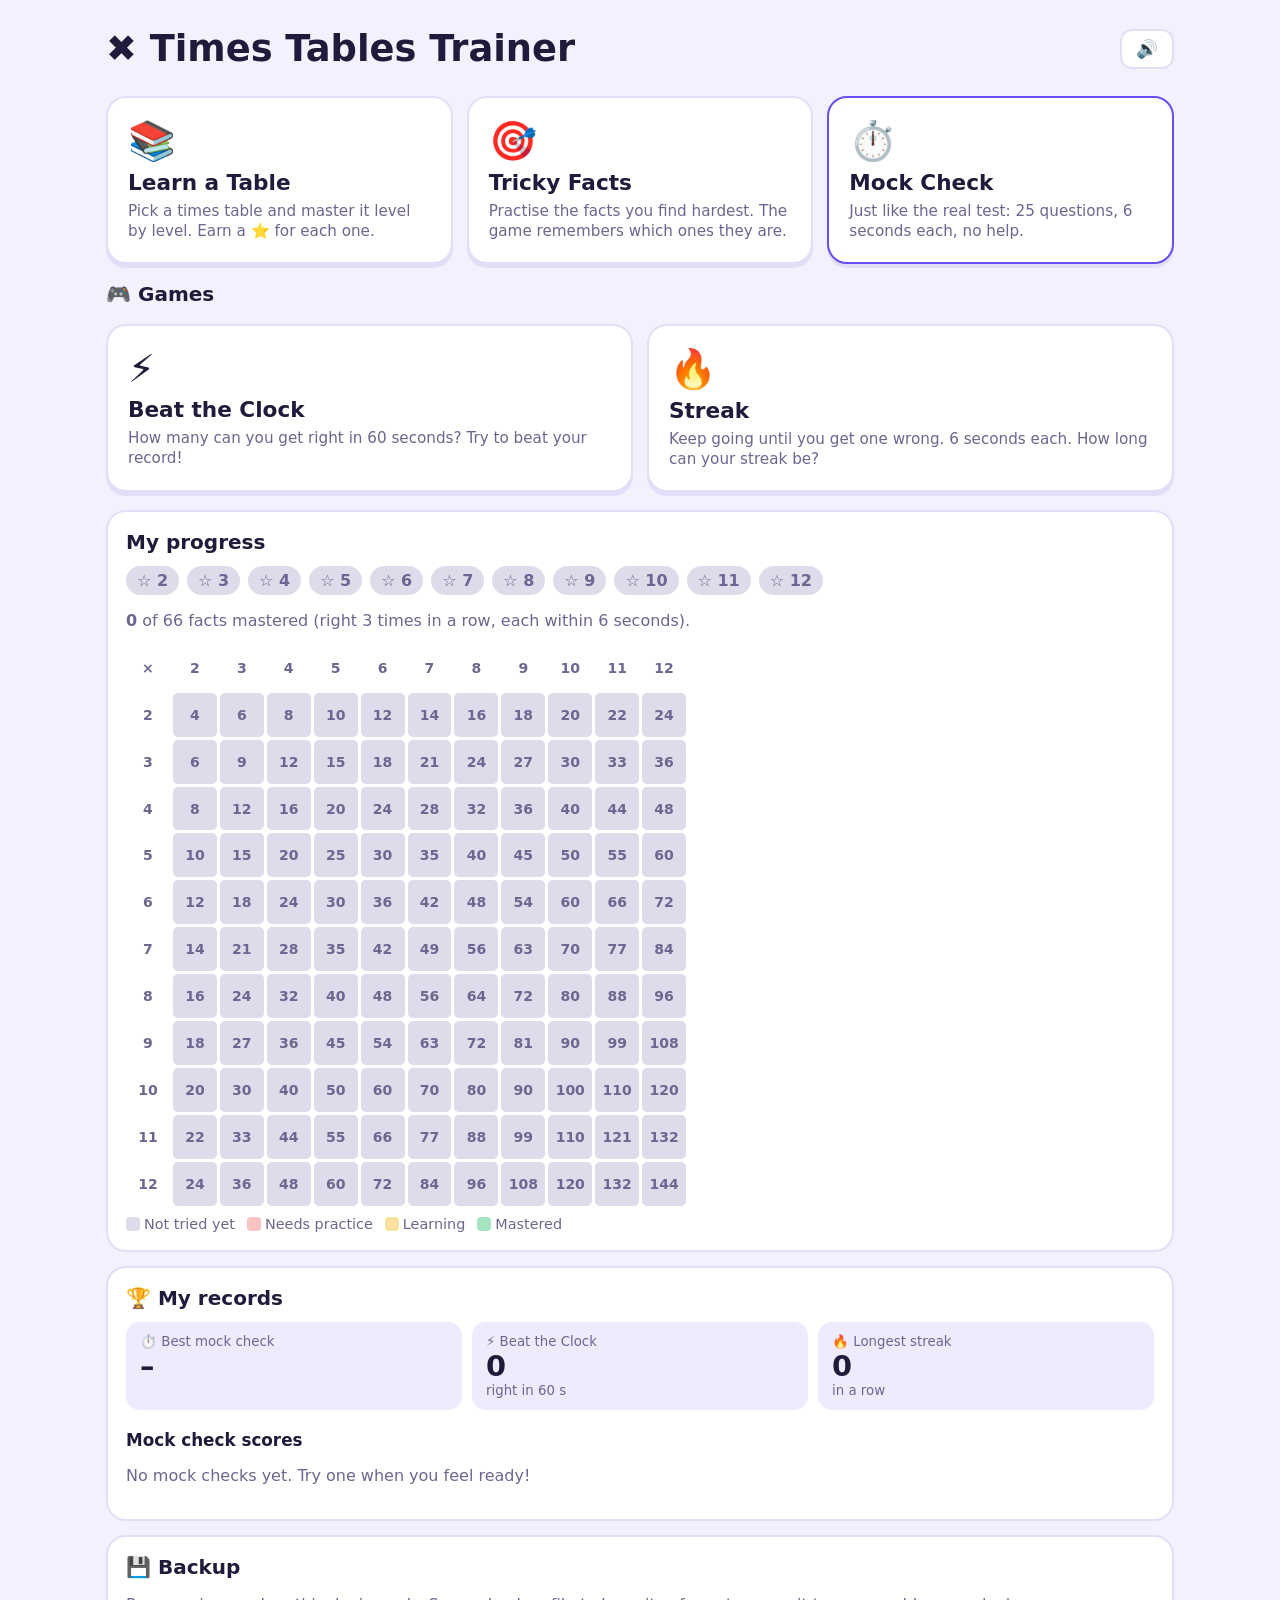
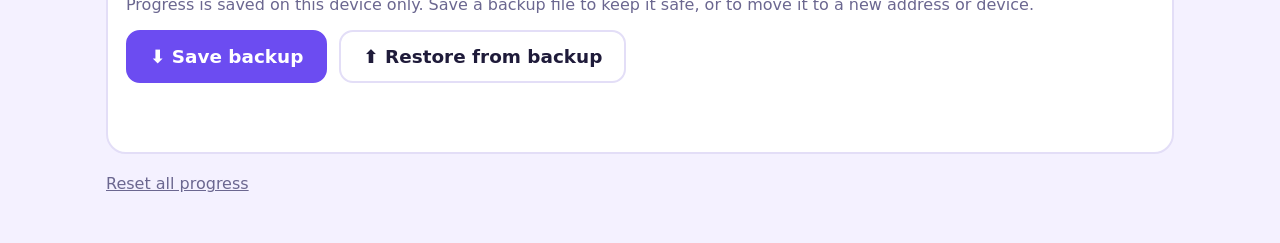
==== times-tables/index.html @ 402db07a "Initial commit: times tables trainer" ====
<!doctype html>
<html lang="en">
<head>
<meta charset="utf-8">
<meta name="viewport" content="width=device-width, initial-scale=1, maximum-scale=1, user-scalable=no">
<meta name="apple-mobile-web-app-capable" content="yes">
<meta name="mobile-web-app-capable" content="yes">
<meta name="theme-color" content="#6c4cf1">
<title>Times Tables Trainer</title>
<link rel="manifest" href="manifest.webmanifest">
<link rel="icon" href="icon-192.png">
<link rel="apple-touch-icon" href="icon-192.png">
<style>
:root{
  --bg:#f4f1ff; --card:#ffffff; --ink:#1f1b3a; --muted:#6b6790; --accent:#6c4cf1; --accent-ink:#ffffff;
  --good:#1fa363; --bad:#e04848; --warn:#f2a632; --line:#e3def7; --key:#efeafe; --key-ink:#1f1b3a; --grey:#dedbea;
}
@media (prefers-color-scheme: dark){
  :root{ --bg:#15132a; --card:#211e3d; --ink:#f2f0ff; --muted:#a7a3c9; --line:#34305a; --key:#2e2a52; --key-ink:#f2f0ff; --grey:#3a3660; }
}
*{box-sizing:border-box}
html,body{margin:0;min-height:100%}
body{background:var(--bg);color:var(--ink);font-family:system-ui,-apple-system,"Segoe UI",Roboto,sans-serif;
  -webkit-user-select:none;user-select:none;touch-action:manipulation;-webkit-tap-highlight-color:transparent}
button{font:inherit;color:inherit;cursor:pointer}
.screen{display:none;padding:20px 16px 40px;max-width:1100px;margin:0 auto}
.screen.active{display:block}
h1{font-size:clamp(1.6rem,4vw,2.3rem);margin:.2em 0}
h2{font-size:1.25rem;margin:0 0 .6em}
h3{font-size:1.05rem;margin:1.2em 0 .5em}
.muted{color:var(--muted)}
.top{display:flex;align-items:center;justify-content:space-between;gap:12px}
.ghost{background:var(--card);border:2px solid var(--line);border-radius:12px;padding:8px 14px;font-size:1.1rem}
.link{background:none;border:none;color:var(--muted);text-decoration:underline;padding:10px 0;margin-top:10px}

/* home */
.modes{display:grid;grid-template-columns:repeat(auto-fit,minmax(230px,1fr));gap:14px;margin:18px 0}
.mode{background:var(--card);border:2px solid var(--line);border-radius:20px;padding:20px;text-align:left;display:flex;flex-direction:column;gap:6px;
  box-shadow:0 4px 0 var(--line);transition:transform .08s}
.mode:active{transform:translateY(3px);box-shadow:0 1px 0 var(--line)}
.mode .emoji{font-size:2.4rem}
.mode b{font-size:1.35rem}
.mode small{color:var(--muted);font-size:.95rem;line-height:1.35}
.mode.main{border-color:var(--accent)}
.records{display:grid;grid-template-columns:repeat(auto-fit,minmax(150px,1fr));gap:10px}
.rec{background:var(--key);border-radius:14px;padding:12px 14px}
.rec small{display:block;color:var(--muted)}
.rec b{font-size:1.8rem}
.panel{background:var(--card);border:2px solid var(--line);border-radius:20px;padding:18px;margin-top:14px}
.stars{display:flex;flex-wrap:wrap;gap:8px;margin-bottom:6px}
.starchip{background:var(--grey);border-radius:999px;padding:5px 11px;font-weight:600;color:var(--muted)}
.starchip.on{background:#ffe9a8;color:#6a4a00}
#grid{display:grid;grid-template-columns:repeat(12,1fr);gap:3px;max-width:560px;margin-top:10px}
.cell{aspect-ratio:1;display:flex;align-items:center;justify-content:center;font-size:clamp(9px,1.7vw,14px);border-radius:5px;font-weight:600}
.cell.head{background:transparent;color:var(--muted);font-weight:800}
.cell.new{background:var(--grey);color:var(--muted)}
.cell.struggling{background:#f7c3c3;color:#7a1d1d}
.cell.learning{background:#fbe1a0;color:#6a4a00}
.cell.mastered{background:#a6e5c1;color:#0d5a33}
.legend{display:flex;flex-wrap:wrap;gap:12px;margin-top:10px;font-size:.9rem;color:var(--muted)}
.legend i{display:inline-block;width:14px;height:14px;border-radius:4px;vertical-align:-2px;margin-right:4px}
.bars{display:flex;align-items:flex-end;gap:8px;height:120px;margin-top:8px}
.bar{flex:0 0 34px;height:100%;display:flex;flex-direction:column;justify-content:flex-end;align-items:center;gap:4px}
.bar div{width:100%;background:var(--accent);border-radius:6px 6px 2px 2px;min-height:3px}
.bar span{font-size:.8rem;color:var(--muted)}

/* tables & levels */
.tgrid{display:grid;grid-template-columns:repeat(auto-fill,minmax(120px,1fr));gap:12px;margin-top:16px}
.tbtn,.lbtn{background:var(--card);border:2px solid var(--line);border-radius:18px;padding:16px;display:flex;flex-direction:column;gap:4px;align-items:center;box-shadow:0 4px 0 var(--line)}
.tbtn b{font-size:2rem}
.tbtn small,.lbtn small{color:var(--muted)}
.tbtn.star{border-color:#f2c94c;background:linear-gradient(var(--card),#fff4d1)}
@media (prefers-color-scheme: dark){ .tbtn.star{background:linear-gradient(var(--card),#4a3f1c)} }
.llist{display:grid;gap:12px;margin-top:16px;max-width:560px}
.lbtn{align-items:flex-start;text-align:left}
.lbtn b{font-size:1.25rem}
.lbtn:disabled{opacity:.45;cursor:default}

/* play */
.playtop{display:flex;align-items:center;justify-content:space-between;gap:10px;font-weight:700}
#progress{color:var(--muted);min-width:60px;text-align:right}
.timer{height:16px;background:var(--grey);border-radius:999px;overflow:hidden;margin:16px 0}
#timerBar{height:100%;width:100%;background:var(--accent);border-radius:999px}
#timerBar.mid{background:var(--warn)}
#timerBar.low{background:var(--bad)}
.playbody{display:flex;flex-direction:column;align-items:center;gap:18px}
.qside{text-align:center;width:100%}
.q{font-size:clamp(3rem,11vw,6.5rem);font-weight:800;letter-spacing:.02em;min-height:1.2em;font-variant-numeric:tabular-nums}
.answer{display:inline-block;min-width:3.2em;font-size:clamp(2.6rem,9vw,5rem);font-weight:800;padding:.05em .3em;border:4px solid var(--accent);
  border-radius:18px;background:var(--card);min-height:1.35em;font-variant-numeric:tabular-nums}
.answer.wrong{border-color:var(--bad);color:var(--bad)}
.feedback{min-height:2.2em;font-size:clamp(1.2rem,3.5vw,1.8rem);font-weight:700;margin-top:12px}
.feedback.good{color:var(--good)}
.feedback.bad{color:var(--bad)}
.pad{display:grid;grid-template-columns:repeat(3,1fr);gap:10px;width:100%;max-width:380px}
.pad button{height:clamp(62px,9vh,84px);font-size:2rem;font-weight:700;border:none;border-radius:16px;background:var(--key);color:var(--key-ink);
  box-shadow:0 4px 0 var(--line)}
.pad button.down{transform:translateY(3px);box-shadow:0 1px 0 var(--line)}
.pad button.ok{background:var(--good);color:#fff;box-shadow:0 4px 0 #157a49}
.pad button.del{font-size:1.6rem}
.pad button.ok{font-size:1.4rem}
#timeLeft{display:none}

/* Mock Check: looks like the official Multiplication Tables Check screen */
body.exam{background:#fff;color:#0b0c0c}
.exam #play{font-family:Arial,"Helvetica Neue",Helvetica,sans-serif;color:#0b0c0c}
.exam #play .ghost{background:#fff;border-color:#b1b4b6;color:#0b0c0c}
.exam #playTitle{font-weight:400}
.exam #timeLeft{display:inline;font-size:1.2rem;font-weight:400}
.exam #timeLeft b{font-weight:700}
.exam #progress{display:none}
.exam .timer{visibility:hidden!important}
.exam .playbody{display:grid;grid-template-columns:auto auto;justify-content:center;align-items:start;column-gap:0;row-gap:10px;margin-top:35px}
.exam .qside{display:contents}
.exam .q{grid-column:1;grid-row:1;font-size:59px;font-weight:400;line-height:100px;letter-spacing:0;text-align:right;padding-right:10px;min-height:100px}
.exam .answer{grid-column:2;grid-row:1;display:block;width:320px;height:100px;margin:0 10px;font-size:59px;font-weight:400;line-height:96px;
  text-align:right;padding:0 12px;border:2px solid #0b0c0c;border-radius:0;box-shadow:0 0 0 3px #ffbf47;background:#fff;color:#0b0c0c}
.exam .answer.wrong{border-color:#0b0c0c;color:#0b0c0c}
.exam .feedback{display:none}
.exam .pad{grid-column:2;grid-row:2;grid-template-columns:repeat(3,100px);gap:6px;width:auto;max-width:none;justify-content:center;margin:0 10px}
.exam .pad button,.exam .pad button.ok{height:70px;border-radius:0;background:#6f777b;color:#fff;font-size:36px;font-weight:400;box-shadow:0 2px 0 #383f43}
.exam .pad button.ok,.exam .pad button.del{font-size:28px}
.exam .pad button.down{box-shadow:none;transform:translateY(2px)}
#practiceBadge,#loadingMsg{display:none}
.exam #playTitle{visibility:hidden}
.exam #quitBtn{font-size:.85rem;padding:4px 10px;opacity:.6}
.exam.practice #practiceBadge{display:inline-block;background:#6f777b;color:#fff;text-transform:uppercase;padding:2px 5px;font-size:1.2rem;margin-right:auto;margin-left:12px}
.exam.loading #loadingMsg{display:block;text-align:center;font-size:36px;margin-top:120px}
.exam.loading .playbody,.exam.loading #timeLeft{display:none}
.exam.loading #playTitle{display:none}
#examInfo{padding:0;max-width:none;background:#fff;color:#0b0c0c;font-family:Arial,"Helvetica Neue",Helvetica,sans-serif;min-height:100vh}
.xhead{background:#0b0c0c;color:#fff;padding:12px 24px;font-size:24px;font-weight:700;display:flex;justify-content:space-between;align-items:center;gap:12px}
.xpractice{font-size:16px;font-weight:400;opacity:.8}
.xbar{height:10px;background:#005ea5}
.xmain{max-width:960px;margin:0 auto;padding:20px 24px 40px}
.xmain h1{font-size:48px;line-height:1.05;margin:30px 0 20px}
.xmain h2{font-size:24px;margin:10px 0 15px}
.xmain ul{font-size:19px;line-height:1.6;padding-left:20px}
.xmain .lede{font-size:24px;margin:0 0 30px}
.xback{background:none;border:none;padding:0 0 0 14px;font-size:16px;color:#0b0c0c;text-decoration:underline;position:relative;margin-top:15px}
.xback:before{content:"";position:absolute;left:0;top:50%;margin-top:-6px;border:6px solid transparent;border-right:8px solid #0b0c0c;border-left:0}
.xbtn{background:#00823b;color:#fff;border:none;border-radius:0;box-shadow:0 2px 0 #003618;font-size:24px;font-weight:700;padding:10px 20px;margin-top:10px;
  display:inline-flex;align-items:center;gap:12px}
.xbtn.start:after{content:"";border:9px solid transparent;border-left:12px solid #fff;border-right:0}
.xbtn:active{transform:translateY(2px);box-shadow:none}
.xquit{background:none;border:none;padding:0;margin-top:50px;color:#6f777b;text-decoration:underline;font-size:16px}
@media (max-width:640px){
  .exam .playbody{grid-template-columns:auto}
  .exam .q{grid-column:1;grid-row:1;text-align:center;padding:0;font-size:46px}
  .exam .answer{grid-column:1;grid-row:2;width:auto;max-width:320px;margin:0 auto;font-size:46px}
  .exam .pad{grid-column:1;grid-row:3}
}
@media (min-width:820px) and (orientation:landscape){
  .playbody{display:grid;grid-template-columns:1fr 380px;align-items:center;margin-top:30px}
}

/* results */
.res{text-align:center;max-width:720px;margin:0 auto}
.bigscore{font-size:clamp(3.5rem,12vw,6rem);font-weight:800;color:var(--accent);margin:.1em 0}
.chips{display:flex;flex-wrap:wrap;gap:10px;justify-content:center}
.chip{background:var(--card);border:2px solid var(--line);border-radius:14px;padding:8px 14px;display:flex;flex-direction:column}
.chip b{font-size:1.25rem}
.chip small{color:var(--muted)}
.btnrow{display:flex;flex-wrap:wrap;gap:12px;justify-content:center;margin-top:26px}
.btn{background:var(--card);border:2px solid var(--line);border-radius:14px;padding:14px 22px;font-size:1.15rem;font-weight:700}
.btn.primary{background:var(--accent);border-color:var(--accent);color:var(--accent-ink)}

/* confetti */
.confetti{position:fixed;inset:0;pointer-events:none;overflow:hidden;z-index:10}
.confetti span{position:absolute;top:-50px;animation:fall 2.6s ease-in forwards}
@keyframes fall{to{transform:translateY(110vh) rotate(540deg)}}
</style>
</head>
<body>

<!-- HOME -->
<section id="home" class="screen active">
  <div class="top">
    <h1>✖️ Times Tables Trainer</h1>
    <button id="soundBtn" class="ghost" aria-label="Sound on or off">🔊</button>
  </div>
  <div class="modes">
    <button class="mode" data-go="tables"><span class="emoji">📚</span><b>Learn a Table</b>
      <small>Pick a times table and master it level by level. Earn a ⭐ for each one.</small></button>
    <button class="mode" data-go="tricky"><span class="emoji">🎯</span><b>Tricky Facts</b>
      <small>Practise the facts you find hardest. The game remembers which ones they are.</small></button>
    <button class="mode main" data-go="mock"><span class="emoji">⏱️</span><b>Mock Check</b>
      <small>Just like the real test: 25 questions, 6 seconds each, no help.</small></button>
  </div>
  <h2>🎮 Games</h2>
  <div class="modes">
    <button class="mode" data-go="clock"><span class="emoji">⚡</span><b>Beat the Clock</b>
      <small>How many can you get right in 60 seconds? Try to beat your record!</small></button>
    <button class="mode" data-go="streak"><span class="emoji">🔥</span><b>Streak</b>
      <small>Keep going until you get one wrong. 6 seconds each. How long can your streak be?</small></button>
  </div>
  <div class="panel">
    <h2>My progress</h2>
    <div id="summary"></div>
    <div id="grid"></div>
    <div class="legend">
      <span><i style="background:var(--grey)"></i>Not tried yet</span>
      <span><i style="background:#f7c3c3"></i>Needs practice</span>
      <span><i style="background:#fbe1a0"></i>Learning</span>
      <span><i style="background:#a6e5c1"></i>Mastered</span>
    </div>
  </div>
  <div class="panel">
    <h2>🏆 My records</h2>
    <div id="records" class="records"></div>
    <h3>Mock check scores</h3>
    <div id="history"></div>
  </div>
  <div class="panel">
    <h2>💾 Backup</h2>
    <p class="muted">Progress is saved on this device only. Save a backup file to keep it safe, or to move it to a new address or device.</p>
    <div class="btnrow" style="justify-content:flex-start;margin-top:10px">
      <button id="backupBtn" class="btn primary">⬇️ Save backup</button>
      <button id="restoreBtn" class="btn">⬆️ Restore from backup</button>
      <input id="restoreFile" type="file" accept=".json,application/json" hidden>
    </div>
    <p id="backupMsg" class="muted" style="min-height:1.2em"></p>
  </div>
  <button id="resetBtn" class="link">Reset all progress</button>
</section>

<!-- PICK A TABLE -->
<section id="tables" class="screen">
  <div class="top"><h1>📚 Pick a table</h1><button class="ghost" data-home>🏠 Home</button></div>
  <p class="muted">Pass all 4 levels to earn a star. Tip: start with 2, 5 and 10, and save 7 and 12 for last.</p>
  <div id="tableGrid" class="tgrid"></div>
</section>

<!-- PICK A LEVEL -->
<section id="levels" class="screen">
  <div class="top"><h1 id="levelTitle"></h1><button class="ghost" id="backTables">◀ Back</button></div>
  <div id="levelList" class="llist"></div>
</section>

<!-- MOCK CHECK INFO PAGES (styled like the official check) -->
<section id="examInfo" class="screen">
  <div class="xhead"><span>Multiplication Tables Check</span><span class="xpractice">Practice at home</span></div>
  <div class="xbar"></div>
  <div class="xmain">
    <button class="xback" id="xBack" type="button">Back</button>
    <div id="xBody"></div>
    <button class="xbtn" id="xNext" type="button"></button>
    <p><button class="xquit" data-home type="button">Leave the mock check</button></p>
  </div>
</section>

<!-- PLAY -->
<section id="play" class="screen">
  <div class="playtop">
    <button id="quitBtn" class="ghost">✕ Stop</button>
    <span id="practiceBadge">practice</span>
    <span id="playTitle"></span>
    <span id="timeLeft">Time left: <b id="timeLeftN"></b></span>
    <span id="progress"></span>
  </div>
  <div class="timer" id="timerWrap"><div id="timerBar"></div></div>
  <p id="loadingMsg"></p>
  <div class="playbody">
    <div class="qside">
      <div id="qtext" class="q"></div>
      <div id="answer" class="answer"></div>
      <div id="feedback" class="feedback"></div>
    </div>
    <div class="pad" id="pad">
      <button data-k="1">1</button><button data-k="2">2</button><button data-k="3">3</button>
      <button data-k="4">4</button><button data-k="5">5</button><button data-k="6">6</button>
      <button data-k="7">7</button><button data-k="8">8</button><button data-k="9">9</button>
      <button data-k="del" class="del" aria-label="Delete">⌫</button><button data-k="0">0</button><button data-k="ok" class="ok" aria-label="Enter">Enter</button>
    </div>
  </div>
</section>

<!-- RESULTS -->
<section id="results" class="screen">
  <div class="res">
    <h1 id="resTitle"></h1>
    <div id="resScore" class="bigscore"></div>
    <p id="resMsg" style="font-size:1.2rem"></p>
    <div id="resList"></div>
    <div id="resButtons" class="btnrow"></div>
  </div>
</section>

<script>
(function(){
"use strict";
const $ = s => document.querySelector(s);
const HARD = new Set([6, 7, 8, 9, 12]);
const STORE = "ttt-v1";

/* ---------- saved progress (kept on this tablet) ---------- */
function blank(){ return { facts:{}, tables:{}, mock:{ best:null, history:[] }, clock:{ best:0, history:[] }, streak:{ best:0 }, sound:true }; }
function load(){
  try { const d = JSON.parse(localStorage.getItem(STORE) || "null"); if (d && d.facts) return Object.assign(blank(), d); } catch(e){}
  return blank();
}
let data = load();
function save(){ try { localStorage.setItem(STORE, JSON.stringify(data)); } catch(e){} }

const fkey = (a,b) => a <= b ? a + "x" + b : b + "x" + a;   // 7x8 and 8x7 are the same fact
function getFact(a,b){
  const k = fkey(a,b);
  if (!data.facts[k]) data.facts[k] = { seen:0, correct:0, streak:0, last:null, times:[] };
  return data.facts[k];
}
function record(a,b,ok,ms){
  const f = getFact(a,b);
  f.seen++; f.last = ok ? 1 : 0;
  if (ok){ f.correct++; if (ms <= 6000) f.streak++; } else f.streak = 0;
  f.times.push(Math.round(ms)); if (f.times.length > 5) f.times.shift();
}
function status(a,b){
  const f = data.facts[fkey(a,b)];
  if (!f || !f.seen) return "new";
  if (f.streak >= 3) return "mastered";
  if (f.last === 0) return "struggling";
  return "learning";
}
function tableInfo(t){ return data.tables[t] || (data.tables[t] = { level:1, star:false }); }

/* ---------- helpers ---------- */
function shuffle(arr){ for (let i = arr.length - 1; i > 0; i--){ const j = Math.floor(Math.random() * (i + 1)); [arr[i], arr[j]] = [arr[j], arr[i]]; } return arr; }
const orient = (a,b) => Math.random() < .5 ? { a, b } : { a:b, b:a };
function allPairs(){ const p = []; for (let a = 2; a <= 12; a++) for (let b = a; b <= 12; b++) p.push([a,b]); return p; }
function weightedPick(items, weights, n){
  const it = items.slice(), w = weights.slice(), out = [];
  while (out.length < n && it.length){
    const tot = w.reduce((s,x) => s + x, 0);
    let r = Math.random() * tot, i = 0;
    while (i < w.length - 1 && r >= w[i]){ r -= w[i]; i++; }
    out.push(it[i]); it.splice(i,1); w.splice(i,1);
  }
  return out;
}
const pick = arr => arr[Math.floor(Math.random() * arr.length)];
function show(id){ if (id !== "play") document.body.classList.remove("exam", "practice", "loading"); document.querySelectorAll(".screen").forEach(s => s.classList.toggle("active", s.id === id)); window.scrollTo(0,0); }

/* ---------- sound & confetti ---------- */
let actx = null;
function tone(freqs){
  if (!data.sound) return;
  try {
    actx = actx || new (window.AudioContext || window.webkitAudioContext)();
    const t0 = actx.currentTime;
    freqs.forEach((f,i) => {
      const o = actx.createOscillator(), g = actx.createGain(), t = t0 + i * .1;
      o.type = "sine"; o.frequency.value = f;
      g.gain.setValueAtTime(.0001, t);
      g.gain.exponentialRampToValueAtTime(.25, t + .015);
      g.gain.exponentialRampToValueAtTime(.0001, t + .2);
      o.connect(g); g.connect(actx.destination); o.start(t); o.stop(t + .22);
    });
  } catch(e){}
}
const goodSound = () => tone([660, 880]);
const badSound  = () => tone([300, 220]);
const winSound  = () => tone([523, 659, 784, 1047]);
function confetti(){
  const box = document.createElement("div"); box.className = "confetti";
  const em = ["⭐","🎉","✨","🌟","🎊"];
  for (let i = 0; i < 40; i++){
    const s = document.createElement("span");
    s.textContent = em[i % em.length];
    s.style.left = Math.random() * 100 + "vw";
    s.style.animationDelay = Math.random() * .8 + "s";
    s.style.fontSize = (18 + Math.random() * 22) + "px";
    box.appendChild(s);
  }
  document.body.appendChild(box);
  setTimeout(() => box.remove(), 3600);
}

/* ---------- home ---------- */
function renderHome(){
  let stars = "";
  for (let t = 2; t <= 12; t++){ const s = tableInfo(t).star; stars += `<span class="starchip ${s ? "on" : ""}">${s ? "⭐" : "☆"} ${t}</span>`; }
  const pairs = allPairs();
  const mastered = pairs.filter(([a,b]) => status(a,b) === "mastered").length;
  $("#summary").innerHTML = `<div class="stars">${stars}</div>
    <p class="muted"><b>${mastered}</b> of ${pairs.length} facts mastered (right 3 times in a row, each within 6 seconds).</p>`;
  let g = `<div class="cell head">×</div>`;
  for (let c = 2; c <= 12; c++) g += `<div class="cell head">${c}</div>`;
  for (let r = 2; r <= 12; r++){
    g += `<div class="cell head">${r}</div>`;
    for (let c = 2; c <= 12; c++) g += `<div class="cell ${status(r,c)}">${r*c}</div>`;
  }
  $("#grid").innerHTML = g;
  $("#records").innerHTML =
    `<div class="rec"><small>⏱️ Best mock check</small><b>${data.mock.best === null ? "–" : data.mock.best + "/25"}</b></div>
     <div class="rec"><small>⚡ Beat the Clock</small><b>${data.clock.best}</b> <small>right in 60 s</small></div>
     <div class="rec"><small>🔥 Longest streak</small><b>${data.streak.best}</b> <small>in a row</small></div>`;
  const h = data.mock.history.slice(-12);
  $("#history").innerHTML = h.length
    ? `<p>Best score: <b>${data.mock.best} / 25</b> · Aim for 25!</p>
       <div class="bars">${h.map(x => `<div class="bar" title="${x.date}"><div style="height:${Math.max(2, x.score / 25 * 100)}%"></div><span>${x.score}</span></div>`).join("")}</div>`
    : `<p class="muted">No mock checks yet. Try one when you feel ready!</p>`;
  $("#soundBtn").textContent = data.sound ? "🔊" : "🔇";
}
function goHome(){ stopSession(); renderHome(); show("home"); }

/* ---------- Learn a Table ---------- */
const LEVELS = [
  { name:"Learn",      desc:"In order (1 × t, 2 × t …), no timer",       limit:null  },
  { name:"Mix it up",  desc:"Mixed order, 12 seconds each",               limit:12000 },
  { name:"Faster",     desc:"Mixed order, 9 seconds each",                limit:9000  },
  { name:"Test speed", desc:"6 seconds, like the real check. Get 12/12 for a ⭐", limit:6000 }
];
let curTable = 2;
function renderTables(){
  let h = "";
  for (let t = 2; t <= 12; t++){
    const i = tableInfo(t);
    h += `<button class="tbtn ${i.star ? "star" : ""}" data-t="${t}"><b>${t}×</b><small>${i.star ? "⭐ Mastered" : "Level " + i.level + " of 4"}</small></button>`;
  }
  $("#tableGrid").innerHTML = h;
  show("tables");
}
function renderLevels(t){
  curTable = t;
  const info = tableInfo(t);
  $("#levelTitle").textContent = `The ${t} times table`;
  $("#levelList").innerHTML = LEVELS.map((L, idx) => {
    const n = idx + 1, locked = n > info.level;
    return `<button class="lbtn" data-l="${n}" ${locked ? "disabled" : ""}><b>${locked ? "🔒" : n + "."} ${L.name}</b><small>${L.desc.replace("t,", t + ",").replace("t …", t + " …")}</small></button>`;
  }).join("");
  show("levels");
}
function startLearn(t, lv){
  let qs = [];
  for (let m = 1; m <= 12; m++) qs.push({ a:m, b:t });
  if (lv > 1) qs = shuffle(qs).map(q => orient(q.a, q.b));
  startSession({ title:`${t}× · Level ${lv}`, questions:qs, limit:LEVELS[lv-1].limit, feedback:true,
                 onFinish: res => finishLearn(t, lv, res) });
}
function finishLearn(t, lv, res){
  const score = res.filter(r => r.ok).length;
  const pass = lv < 4 ? score >= 11 : score === 12;
  const info = tableInfo(t);
  let title, msg, celebrate = false;
  if (pass){
    if (lv < 4){ if (info.level < lv + 1) info.level = lv + 1; title = "Level passed! 🎉"; msg = `Level ${lv + 1} is unlocked.`; }
    else { const first = !info.star; info.star = true; title = `${t} times table mastered! ⭐`; msg = first ? "You earned a star!" : "Still a star. Brilliant!"; celebrate = true; }
  } else {
    title = "Nearly there!";
    msg = lv < 4 ? "Get 11 or more right to pass this level." : "Get all 12 right in time to earn the star.";
  }
  save();
  const btns = [];
  if (pass && lv < 4) btns.push(["Next level ▶", () => startLearn(t, lv + 1), "primary"]);
  btns.push([pass ? "Play again" : "Try again", () => startLearn(t, lv), (pass && lv < 4) ? "" : "primary"]);
  btns.push(["Choose a table", renderTables, ""]);
  btns.push(["Home", goHome, ""]);
  showResults({ title, score:`${score} / 12`, msg, missed:res.filter(r => !r.ok), buttons:btns, celebrate });
}

/* ---------- Tricky Facts ---------- */
function trickyWeight(a,b){
  const f = data.facts[fkey(a,b)];
  let w;
  if (!f || !f.seen) w = 3;
  else if (f.streak >= 3) w = .4;
  else if (f.last === 0) w = 8;
  else w = [6, 4, 2][f.streak] || 2;
  if (f && f.times.length){ const avg = f.times.reduce((s,x) => s + x, 0) / f.times.length; if (avg > 4000) w += 2; }
  if (HARD.has(a) || HARD.has(b)) w *= 1.5;
  return w;
}
function startTricky(){
  const p = allPairs(), w = p.map(([a,b]) => trickyWeight(a,b));
  const qs = [], count = {};
  let guard = 0;
  while (qs.length < 20 && guard++ < 2000){
    const [pr] = weightedPick(p, w, 1);
    const k = pr[0] + "x" + pr[1], prev = qs[qs.length - 1];
    if (prev && fkey(prev.a, prev.b) === k) continue;
    if ((count[k] || 0) >= 2) continue;
    count[k] = (count[k] || 0) + 1;
    qs.push(orient(pr[0], pr[1]));
  }
  startSession({ title:"Tricky Facts", questions:qs, limit:6000, feedback:true, requeue:true, maxQ:26, onFinish:finishTricky });
}
function finishTricky(res){
  const score = res.filter(r => r.ok).length;
  const p = allPairs();
  const mastered = p.filter(([a,b]) => status(a,b) === "mastered").length;
  showResults({ title:"Tricky Facts done!", score:`${score} / ${res.length}`,
    msg:`You have mastered ${mastered} of ${p.length} facts. Wrong answers came back again so you could fix them.`,
    missed:res.filter(r => !r.ok), buttons:[["Again", startTricky, "primary"], ["Home", goHome, ""]], celebrate:score === res.length });
}

/* ---------- Mock Check ---------- */
// Same order of screens as the official check:
// What to expect → Practice questions (3) → Practice completed → Check questions (25) → Thank you
function examPage(html, label, onNext, onBack, start){
  stopSession();
  $("#xBody").innerHTML = html;
  const n = $("#xNext");
  n.textContent = label; n.className = "xbtn" + (start ? " start" : ""); n.onclick = onNext;
  const b = $("#xBack");
  b.style.display = onBack ? "" : "none"; b.onclick = onBack;
  document.querySelector(".xquit").style.display = label === "See my score" ? "none" : "";
  show("examInfo");
}
function startMock(){
  examPage(`<h1>Mock check</h1><h2>What to expect</h2>
    <ul><li>There will be <strong>3 practice questions</strong>.</li>
    <li>Then there will be <strong>25 questions</strong>.</li>
    <li>Each question will show for <strong>6 seconds</strong>.</li></ul>`, "Next", mockPracticeIntro);
}
function mockPracticeIntro(){
  examPage(`<h1>Practice questions</h1><p class="lede">There will be 3 practice questions.</p>`,
    "Start now", mockPractice, startMock, true);
}
function mockPractice(){
  // the official check always uses these 3 practice questions; they are not scored
  startSession({ title:"Practice", questions:[{a:1,b:12},{a:2,b:2},{a:10,b:10}], limit:6000, feedback:false,
                 exam:true, practice:true, noRecord:true, onFinish:mockPracticeDone });
}
function mockPracticeDone(){
  examPage(`<h1>Practice completed</h1>`, "Next", mockQuestionsIntro);
}
function mockQuestionsIntro(){
  examPage(`<h1>Multiplication tables check questions</h1><p class="lede">There will be 25 questions.</p>`,
    "Start now", mockReal, null, true);
}
function mockReal(){
  const p = allPairs();
  const qs = weightedPick(p, p.map(([a,b]) => (HARD.has(a) || HARD.has(b)) ? 2 : 1), 25).map(([a,b]) => orient(a,b));
  startSession({ title:"Mock Check", questions:shuffle(qs), limit:6000, feedback:false, exam:true,
                 onFinish:res => examPage(`<h1>Thank you</h1><p class="lede">You have finished the mock check.</p>`,
                                          "See my score", () => finishMock(res)) });
}
function finishMock(res){
  const score = res.filter(r => r.ok).length;
  const prevBest = data.mock.best;
  data.mock.history.push({ date:new Date().toLocaleDateString(), score });
  if (data.mock.history.length > 60) data.mock.history.shift();
  const newBest = prevBest === null || score > prevBest;
  if (newBest) data.mock.best = score;
  save();
  let msg = score === 25 ? "Perfect score! You are ready! 🏆"
          : score >= 22 ? "Brilliant! Just a few to polish."
          : score >= 17 ? "Great work. Practise the ones you missed."
          : score >= 10 ? "Good effort! Play Tricky Facts, then try again."
          : "Keep going. Every practice makes you faster!";
  if (newBest && prevBest !== null) msg += ` New best score (was ${prevBest})!`;
  showResults({ title:"Mock Check finished", score:`${score} / 25`, msg, missed:res.filter(r => !r.ok),
    buttons:[["Try another", startMock, "primary"], ["Practise tricky facts", startTricky, ""], ["Home", goHome, ""]],
    celebrate: score === 25 || (newBest && prevBest !== null) });
}

/* ---------- Games: Beat the Clock & Streak ---------- */
function randomFact(prev){
  const p = allPairs(), w = p.map(([a,b]) => (HARD.has(a) || HARD.has(b)) ? 1.5 : 1);
  let pr;
  do { [pr] = weightedPick(p, w, 1); } while (prev && fkey(prev.a, prev.b) === pr[0] + "x" + pr[1]);
  return orient(pr[0], pr[1]);
}
function startClock(){
  startSession({ title:"Beat the Clock", questions:[], gen:randomFact, total:60000, feedback:true,
                 okDelay:250, badDelay:1200, countdown:true, intro:"60 seconds · as many as you can!", onFinish:finishClock });
}
function finishClock(res){
  const right = res.filter(r => r.ok).length;
  const prev = data.clock.best, newBest = right > prev;
  if (newBest) data.clock.best = right;
  data.clock.history.push({ date:new Date().toLocaleDateString(), score:right });
  if (data.clock.history.length > 60) data.clock.history.shift();
  save();
  let msg = newBest && prev > 0 ? `New record! Your old best was ${prev}. 🎉`
          : newBest ? "That's your first record. Now try to beat it!"
          : `Your record is ${prev}. ${prev - right <= 3 ? "So close!" : "Keep practising and you'll beat it!"}`;
  showResults({ title:"Time's up! ⚡", score:`${right} right`, msg:`${msg} (${res.length} answered)`,
    missed:res.filter(r => !r.ok), buttons:[["Play again", startClock, "primary"], ["Home", goHome, ""]],
    celebrate:newBest && prev > 0 });
}
function startStreak(){
  startSession({ title:"Streak", questions:[], gen:randomFact, limit:6000, feedback:true, stopOnWrong:true,
                 okDelay:500, countdown:true, intro:"Keep going until one is wrong!", onFinish:finishStreak });
}
function finishStreak(res){
  const streak = res.filter(r => r.ok).length;
  const prev = data.streak.best, newBest = streak > prev;
  if (newBest) data.streak.best = streak;
  save();
  const msg = newBest && prev > 0 ? `New record! Your old best was ${prev}. 🎉`
            : newBest ? "That's your first record. Now try to beat it!"
            : `Your record is ${prev}. Can you beat it?`;
  showResults({ title:"Streak over! 🔥", score:`${streak} in a row`, msg,
    missed:res.filter(r => !r.ok), buttons:[["Play again", startStreak, "primary"], ["Home", goHome, ""]],
    celebrate:newBest && prev > 0 });
}

/* ---------- results ---------- */
function showResults(o){
  $("#resTitle").textContent = o.title;
  $("#resScore").textContent = o.score;
  $("#resMsg").textContent = o.msg;
  const seen = new Set();
  const missed = o.missed.filter(r => { const k = r.a + "x" + r.b; if (seen.has(k)) return false; seen.add(k); return true; });
  $("#resList").innerHTML = missed.length
    ? `<h3>Facts to practise</h3><div class="chips">${missed.map(r =>
        `<span class="chip"><b>${r.a} × ${r.b} = ${r.a * r.b}</b><small>${r.given === null ? "no answer" : "you said " + r.given}</small></span>`).join("")}</div>`
    : "";
  const box = $("#resButtons"); box.innerHTML = "";
  o.buttons.forEach(([label, fn, cls]) => {
    const b = document.createElement("button");
    b.textContent = label; b.className = "btn " + (cls || ""); b.onclick = fn;
    box.appendChild(b);
  });
  show("results");
  if (o.celebrate){ confetti(); winSound(); }
}

/* ---------- question engine ---------- */
let S = null, sid = 0;
function later(fn, ms){ const id = S && S.id; setTimeout(() => { if (S && S.id === id) fn(); }, ms); }
function stopSession(){ if (S){ if (S.raf) cancelAnimationFrame(S.raf); if (S.raf2) cancelAnimationFrame(S.raf2); } S = null; }
function finishSession(){ const s = S; stopSession(); s.onFinish(s.results); }
function updateProgress(){
  let t;
  if (S.total) t = `⏱ ${Math.max(0, Math.ceil((S.end - performance.now()) / 1000))}s · ✓ ${S.right}`;
  else if (S.stopOnWrong) t = `🔥 ${S.right}`;
  else t = `${S.i + 1} / ${S.questions.length}`;
  $("#progress").textContent = t;
}
function begin(){
  if (S.total){                // one clock for the whole round (Beat the Clock)
    S.end = performance.now() + S.total;
    const id = S.id;
    const loop = () => {
      if (!S || S.id !== id) return;
      const rem = S.end - performance.now();
      setBar(Math.max(0, rem / S.total)); updateProgress();
      if (rem > 0) S.raf2 = requestAnimationFrame(loop);
    };
    S.raf2 = requestAnimationFrame(loop);
    later(finishSession, S.total);
  }
  nextQuestion();
}
function setBar(frac){
  const bar = $("#timerBar");
  bar.style.width = (frac * 100) + "%";
  bar.className = frac < .25 ? "low" : frac < .5 ? "mid" : "";
}
function renderAnswer(){ const el = $("#answer"); el.textContent = S.answer || " "; el.classList.remove("wrong"); }
function startSession(cfg){
  stopSession();
  S = Object.assign({ i:0, right:0, results:[], answer:"", busy:true, id:++sid }, cfg);
  show("play");
  document.body.classList.toggle("exam", !!cfg.exam);
  document.body.classList.toggle("practice", !!cfg.practice);
  document.body.classList.remove("loading");
  $("#timeLeftN").textContent = cfg.limit ? cfg.limit / 1000 : "";
  $("#playTitle").textContent = cfg.title;
  $("#timerWrap").style.visibility = (cfg.limit || cfg.total) ? "visible" : "hidden";
  setBar(1);
  $("#feedback").textContent = ""; $("#feedback").className = "feedback";
  if (cfg.countdown){
    $("#progress").textContent = "";
    $("#answer").style.visibility = "hidden";
    let n = 3;
    const tick = () => {
      if (n === 0){ begin(); return; }
      $("#qtext").textContent = n;
      $("#feedback").textContent = cfg.intro || `${cfg.questions.length} questions · ${cfg.limit / 1000} seconds each`;
      n--; later(tick, 1000);
    };
    tick();
  } else begin();
}
function nextQuestion(){
  if (S.gen && S.i >= S.questions.length) S.questions.push(S.gen(S.questions[S.i - 1]));
  if (S.i >= S.questions.length){ finishSession(); return; }
  const q = S.questions[S.i];
  if (S.exam && !S.loaded){    // "Question 5…" screen for 3 seconds, like the official check
    S.busy = true; S.loaded = true;
    document.body.classList.add("loading");
    $("#loadingMsg").textContent = `${S.practice ? "Practice question" : "Question"} ${S.i + 1}…`;
    later(nextQuestion, 3000);
    return;
  }
  S.loaded = false;
  document.body.classList.remove("loading");
  updateProgress();
  $("#qtext").textContent = `${q.a} × ${q.b} =`;
  S.answer = "";
  $("#answer").style.visibility = "visible";
  renderAnswer();
  $("#feedback").textContent = ""; $("#feedback").className = "feedback";
  S.busy = false;
  S.start = performance.now();
  if (S.limit){
    setBar(1);
    const id = S.id, qi = S.i;
    const live = () => S && S.id === id && S.i === qi && !S.busy;
    const loop = () => {
      if (!live()) return;
      const left = S.limit - (performance.now() - S.start);
      setBar(Math.max(0, left / S.limit));
      $("#timeLeftN").textContent = Math.max(0, Math.ceil(left / 1000));
      S.raf = requestAnimationFrame(loop);
    };
    S.raf = requestAnimationFrame(loop);
    // time's up: whatever is typed counts, like the real check
    setTimeout(() => { if (live()) submit(); }, S.limit);
  }
}
function submit(){
  if (!S || S.busy) return;
  S.busy = true;
  if (S.raf) cancelAnimationFrame(S.raf);
  const q = S.questions[S.i];
  const ms = performance.now() - S.start;
  const given = S.answer === "" ? null : parseInt(S.answer, 10);
  const ok = given === q.a * q.b;
  const timedOut = !!S.limit && ms >= S.limit;
  if (!S.noRecord) record(q.a, q.b, ok, ms);
  if (ok) S.right++;
  S.results.push({ a:q.a, b:q.b, given, ok, ms });
  save();

  if (!S.feedback){            // Mock Check: no feedback, 3-second pause like the real thing
    $("#qtext").textContent = "";
    $("#answer").style.visibility = "hidden";
    setBar(1); $("#timeLeftN").textContent = S.limit / 1000;
    S.i++;
    if (S.exam) nextQuestion(); else later(nextQuestion, S.pause || 3000);
    return;
  }
  const fb = $("#feedback");
  if (ok){
    fb.textContent = pick(["✓ Correct!", "✓ Yes!", "✓ Great!", "✓ Spot on!", "✓ Super!"]);
    fb.className = "feedback good"; goodSound();
  } else {
    fb.innerHTML = `${timedOut && given === null ? "⏰ Time's up! " : "✗ "}${q.a} × ${q.b} = <b>${q.a * q.b}</b>`;
    fb.className = "feedback bad"; badSound();
    $("#answer").classList.add("wrong");
    if (S.requeue && S.questions.length < S.maxQ){
      S.questions.splice(Math.min(S.questions.length, S.i + 4), 0, { a:q.a, b:q.b });
    }
  }
  updateProgress();
  if (S.stopOnWrong && !ok){ later(finishSession, 2200); return; }
  S.i++;
  later(nextQuestion, ok ? (S.okDelay || 700) : (S.badDelay || 2200));
}
function press(k){
  if (!S || S.busy) return;
  if (k === "del") S.answer = S.answer.slice(0, -1);
  else if (k === "ok"){ if (S.answer !== "") submit(); return; }
  else if (S.answer.length < 3) S.answer += k;
  renderAnswer();
}

/* ---------- wiring ---------- */
$("#pad").addEventListener("pointerdown", e => {
  const b = e.target.closest("button[data-k]"); if (!b) return;
  e.preventDefault();
  b.classList.add("down"); setTimeout(() => b.classList.remove("down"), 120);
  press(b.dataset.k);
});
document.addEventListener("keydown", e => {
  if (!$("#play").classList.contains("active")) return;
  if (/^[0-9]$/.test(e.key)) press(e.key);
  else if (e.key === "Backspace"){ e.preventDefault(); press("del"); }
  else if (e.key === "Enter") press("ok");
});
document.querySelectorAll("[data-go]").forEach(b => b.addEventListener("click", () => {
  const g = b.dataset.go;
  if (g === "mock") startMock(); else if (g === "tricky") startTricky();
  else if (g === "clock") startClock(); else if (g === "streak") startStreak(); else renderTables();
}));
document.querySelectorAll("[data-home]").forEach(b => b.addEventListener("click", goHome));
$("#tableGrid").addEventListener("click", e => { const b = e.target.closest("[data-t]"); if (b) renderLevels(+b.dataset.t); });
$("#levelList").addEventListener("click", e => { const b = e.target.closest("[data-l]"); if (b && !b.disabled) startLearn(curTable, +b.dataset.l); });
$("#backTables").addEventListener("click", renderTables);
$("#quitBtn").addEventListener("click", goHome);
$("#soundBtn").addEventListener("click", () => { data.sound = !data.sound; save(); renderHome(); });
$("#resetBtn").addEventListener("click", () => {
  if (confirm("Reset ALL progress (stars, scores, facts)? This cannot be undone.")){ data = blank(); save(); renderHome(); }
});

/* ---------- backup & restore ---------- */
function backupMsg(t){ $("#backupMsg").textContent = t; }
$("#backupBtn").addEventListener("click", () => {
  try {
    const stamp = new Date().toISOString().slice(0, 10);
    const file = JSON.stringify({ app:"times-tables-trainer", version:1, savedAt:new Date().toISOString(), data }, null, 1);
    const url = URL.createObjectURL(new Blob([file], { type:"application/json" }));
    const a = document.createElement("a");
    a.href = url; a.download = `times-tables-backup-${stamp}.json`;
    document.body.appendChild(a); a.click(); a.remove();
    setTimeout(() => URL.revokeObjectURL(url), 10000);
    backupMsg(`✓ Saved "times-tables-backup-${stamp}.json" (look in Downloads).`);
  } catch(e){ backupMsg("Sorry, the backup could not be saved on this device."); }
});
$("#restoreBtn").addEventListener("click", () => $("#restoreFile").click());
$("#restoreFile").addEventListener("change", async e => {
  const f = e.target.files && e.target.files[0];
  e.target.value = "";
  if (!f) return;
  try {
    const obj = JSON.parse(await f.text());
    const d = obj && obj.data ? obj.data : obj;
    if (!d || typeof d.facts !== "object" || typeof d.tables !== "object") throw new Error("not a backup");
    const when = obj.savedAt ? new Date(obj.savedAt).toLocaleString() : "an unknown date";
    if (!confirm(`Replace the progress on this device with the backup from ${when}?`)) return;
    data = Object.assign(blank(), d);
    data.mock = Object.assign(blank().mock, d.mock);
    data.clock = Object.assign(blank().clock, d.clock);
    data.streak = Object.assign(blank().streak, d.streak);
    save(); renderHome();
    backupMsg("✓ Progress restored.");
  } catch(err){ backupMsg("That file is not a Times Tables backup."); }
});

/* ---------- offline support (works on https sites such as GitHub Pages) ---------- */
if ("serviceWorker" in navigator && window.isSecureContext){
  window.addEventListener("load", () => { navigator.serviceWorker.register("sw.js").catch(() => {}); });
}

renderHome();
})();
</script>
</body>
</html>
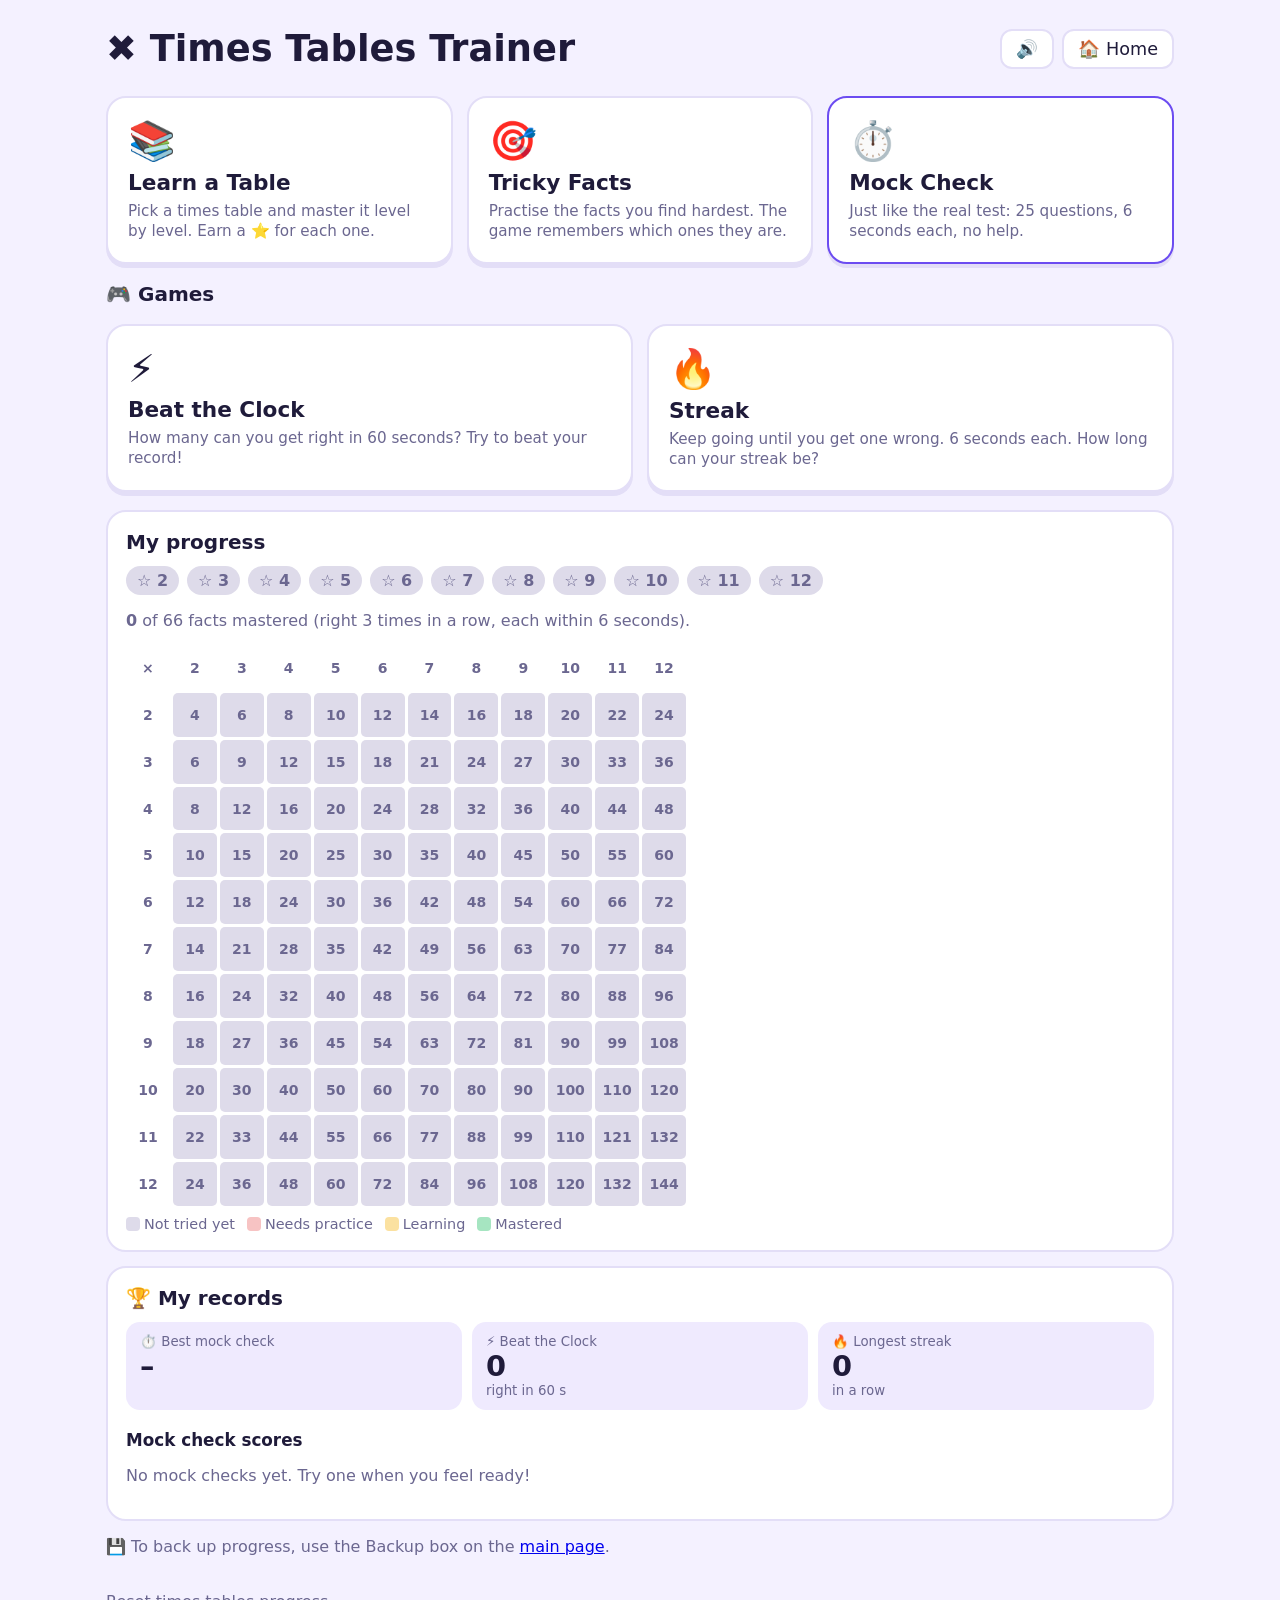
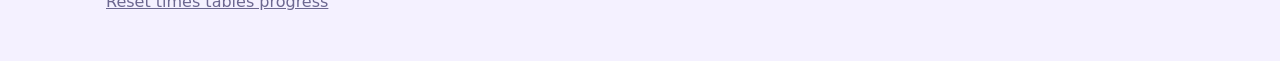
==== commit 0fd5b75c: "Turn the times tables trainer into a Year 4 maths app - Main page with a tile for each Year 4 curric" ====
--- a/times-tables/index.html
+++ b/times-tables/index.html
@@ -7,49 +7,12 @@
 <meta name="mobile-web-app-capable" content="yes">
 <meta name="theme-color" content="#6c4cf1">
 <title>Times Tables Trainer</title>
-<link rel="manifest" href="manifest.webmanifest">
-<link rel="icon" href="icon-192.png">
-<link rel="apple-touch-icon" href="icon-192.png">
+<link rel="manifest" href="../manifest.webmanifest">
+<link rel="icon" href="../icon-192.png">
+<link rel="apple-touch-icon" href="../icon-192.png">
+<link rel="stylesheet" href="../shared/style.css">
 <style>
-:root{
-  --bg:#f4f1ff; --card:#ffffff; --ink:#1f1b3a; --muted:#6b6790; --accent:#6c4cf1; --accent-ink:#ffffff;
-  --good:#1fa363; --bad:#e04848; --warn:#f2a632; --line:#e3def7; --key:#efeafe; --key-ink:#1f1b3a; --grey:#dedbea;
-}
-@media (prefers-color-scheme: dark){
-  :root{ --bg:#15132a; --card:#211e3d; --ink:#f2f0ff; --muted:#a7a3c9; --line:#34305a; --key:#2e2a52; --key-ink:#f2f0ff; --grey:#3a3660; }
-}
-*{box-sizing:border-box}
-html,body{margin:0;min-height:100%}
-body{background:var(--bg);color:var(--ink);font-family:system-ui,-apple-system,"Segoe UI",Roboto,sans-serif;
-  -webkit-user-select:none;user-select:none;touch-action:manipulation;-webkit-tap-highlight-color:transparent}
-button{font:inherit;color:inherit;cursor:pointer}
-.screen{display:none;padding:20px 16px 40px;max-width:1100px;margin:0 auto}
-.screen.active{display:block}
-h1{font-size:clamp(1.6rem,4vw,2.3rem);margin:.2em 0}
-h2{font-size:1.25rem;margin:0 0 .6em}
-h3{font-size:1.05rem;margin:1.2em 0 .5em}
-.muted{color:var(--muted)}
-.top{display:flex;align-items:center;justify-content:space-between;gap:12px}
-.ghost{background:var(--card);border:2px solid var(--line);border-radius:12px;padding:8px 14px;font-size:1.1rem}
-.link{background:none;border:none;color:var(--muted);text-decoration:underline;padding:10px 0;margin-top:10px}
-
-/* home */
-.modes{display:grid;grid-template-columns:repeat(auto-fit,minmax(230px,1fr));gap:14px;margin:18px 0}
-.mode{background:var(--card);border:2px solid var(--line);border-radius:20px;padding:20px;text-align:left;display:flex;flex-direction:column;gap:6px;
-  box-shadow:0 4px 0 var(--line);transition:transform .08s}
-.mode:active{transform:translateY(3px);box-shadow:0 1px 0 var(--line)}
-.mode .emoji{font-size:2.4rem}
-.mode b{font-size:1.35rem}
-.mode small{color:var(--muted);font-size:.95rem;line-height:1.35}
-.mode.main{border-color:var(--accent)}
-.records{display:grid;grid-template-columns:repeat(auto-fit,minmax(150px,1fr));gap:10px}
-.rec{background:var(--key);border-radius:14px;padding:12px 14px}
-.rec small{display:block;color:var(--muted)}
-.rec b{font-size:1.8rem}
-.panel{background:var(--card);border:2px solid var(--line);border-radius:20px;padding:18px;margin-top:14px}
-.stars{display:flex;flex-wrap:wrap;gap:8px;margin-bottom:6px}
-.starchip{background:var(--grey);border-radius:999px;padding:5px 11px;font-weight:600;color:var(--muted)}
-.starchip.on{background:#ffe9a8;color:#6a4a00}
+/* Times Tables only: progress grid, score chart */
 #grid{display:grid;grid-template-columns:repeat(12,1fr);gap:3px;max-width:560px;margin-top:10px}
 .cell{aspect-ratio:1;display:flex;align-items:center;justify-content:center;font-size:clamp(9px,1.7vw,14px);border-radius:5px;font-weight:600}
 .cell.head{background:transparent;color:var(--muted);font-weight:800}
@@ -63,43 +26,6 @@
 .bar{flex:0 0 34px;height:100%;display:flex;flex-direction:column;justify-content:flex-end;align-items:center;gap:4px}
 .bar div{width:100%;background:var(--accent);border-radius:6px 6px 2px 2px;min-height:3px}
 .bar span{font-size:.8rem;color:var(--muted)}
-
-/* tables & levels */
-.tgrid{display:grid;grid-template-columns:repeat(auto-fill,minmax(120px,1fr));gap:12px;margin-top:16px}
-.tbtn,.lbtn{background:var(--card);border:2px solid var(--line);border-radius:18px;padding:16px;display:flex;flex-direction:column;gap:4px;align-items:center;box-shadow:0 4px 0 var(--line)}
-.tbtn b{font-size:2rem}
-.tbtn small,.lbtn small{color:var(--muted)}
-.tbtn.star{border-color:#f2c94c;background:linear-gradient(var(--card),#fff4d1)}
-@media (prefers-color-scheme: dark){ .tbtn.star{background:linear-gradient(var(--card),#4a3f1c)} }
-.llist{display:grid;gap:12px;margin-top:16px;max-width:560px}
-.lbtn{align-items:flex-start;text-align:left}
-.lbtn b{font-size:1.25rem}
-.lbtn:disabled{opacity:.45;cursor:default}
-
-/* play */
-.playtop{display:flex;align-items:center;justify-content:space-between;gap:10px;font-weight:700}
-#progress{color:var(--muted);min-width:60px;text-align:right}
-.timer{height:16px;background:var(--grey);border-radius:999px;overflow:hidden;margin:16px 0}
-#timerBar{height:100%;width:100%;background:var(--accent);border-radius:999px}
-#timerBar.mid{background:var(--warn)}
-#timerBar.low{background:var(--bad)}
-.playbody{display:flex;flex-direction:column;align-items:center;gap:18px}
-.qside{text-align:center;width:100%}
-.q{font-size:clamp(3rem,11vw,6.5rem);font-weight:800;letter-spacing:.02em;min-height:1.2em;font-variant-numeric:tabular-nums}
-.answer{display:inline-block;min-width:3.2em;font-size:clamp(2.6rem,9vw,5rem);font-weight:800;padding:.05em .3em;border:4px solid var(--accent);
-  border-radius:18px;background:var(--card);min-height:1.35em;font-variant-numeric:tabular-nums}
-.answer.wrong{border-color:var(--bad);color:var(--bad)}
-.feedback{min-height:2.2em;font-size:clamp(1.2rem,3.5vw,1.8rem);font-weight:700;margin-top:12px}
-.feedback.good{color:var(--good)}
-.feedback.bad{color:var(--bad)}
-.pad{display:grid;grid-template-columns:repeat(3,1fr);gap:10px;width:100%;max-width:380px}
-.pad button{height:clamp(62px,9vh,84px);font-size:2rem;font-weight:700;border:none;border-radius:16px;background:var(--key);color:var(--key-ink);
-  box-shadow:0 4px 0 var(--line)}
-.pad button.down{transform:translateY(3px);box-shadow:0 1px 0 var(--line)}
-.pad button.ok{background:var(--good);color:#fff;box-shadow:0 4px 0 #157a49}
-.pad button.del{font-size:1.6rem}
-.pad button.ok{font-size:1.4rem}
-#timeLeft{display:none}
 
 /* Mock Check: looks like the official Multiplication Tables Check screen */
 body.exam{background:#fff;color:#0b0c0c}
@@ -150,25 +76,6 @@
   .exam .answer{grid-column:1;grid-row:2;width:auto;max-width:320px;margin:0 auto;font-size:46px}
   .exam .pad{grid-column:1;grid-row:3}
 }
-@media (min-width:820px) and (orientation:landscape){
-  .playbody{display:grid;grid-template-columns:1fr 380px;align-items:center;margin-top:30px}
-}
-
-/* results */
-.res{text-align:center;max-width:720px;margin:0 auto}
-.bigscore{font-size:clamp(3.5rem,12vw,6rem);font-weight:800;color:var(--accent);margin:.1em 0}
-.chips{display:flex;flex-wrap:wrap;gap:10px;justify-content:center}
-.chip{background:var(--card);border:2px solid var(--line);border-radius:14px;padding:8px 14px;display:flex;flex-direction:column}
-.chip b{font-size:1.25rem}
-.chip small{color:var(--muted)}
-.btnrow{display:flex;flex-wrap:wrap;gap:12px;justify-content:center;margin-top:26px}
-.btn{background:var(--card);border:2px solid var(--line);border-radius:14px;padding:14px 22px;font-size:1.15rem;font-weight:700}
-.btn.primary{background:var(--accent);border-color:var(--accent);color:var(--accent-ink)}
-
-/* confetti */
-.confetti{position:fixed;inset:0;pointer-events:none;overflow:hidden;z-index:10}
-.confetti span{position:absolute;top:-50px;animation:fall 2.6s ease-in forwards}
-@keyframes fall{to{transform:translateY(110vh) rotate(540deg)}}
 </style>
 </head>
 <body>
@@ -177,7 +84,7 @@
 <section id="home" class="screen active">
   <div class="top">
     <h1>✖️ Times Tables Trainer</h1>
-    <button id="soundBtn" class="ghost" aria-label="Sound on or off">🔊</button>
+    <div class="topbtns"><button id="soundBtn" class="ghost" aria-label="Sound on or off">🔊</button><a class="ghost" href="../">🏠 Home</a></div>
   </div>
   <div class="modes">
     <button class="mode" data-go="tables"><span class="emoji">📚</span><b>Learn a Table</b>
@@ -211,22 +118,13 @@
     <h3>Mock check scores</h3>
     <div id="history"></div>
   </div>
-  <div class="panel">
-    <h2>💾 Backup</h2>
-    <p class="muted">Progress is saved on this device only. Save a backup file to keep it safe, or to move it to a new address or device.</p>
-    <div class="btnrow" style="justify-content:flex-start;margin-top:10px">
-      <button id="backupBtn" class="btn primary">⬇️ Save backup</button>
-      <button id="restoreBtn" class="btn">⬆️ Restore from backup</button>
-      <input id="restoreFile" type="file" accept=".json,application/json" hidden>
-    </div>
-    <p id="backupMsg" class="muted" style="min-height:1.2em"></p>
-  </div>
-  <button id="resetBtn" class="link">Reset all progress</button>
+  <p class="muted">💾 To back up progress, use the Backup box on the <a href="../">main page</a>.</p>
+  <button id="resetBtn" class="link">Reset times tables progress</button>
 </section>
 
 <!-- PICK A TABLE -->
 <section id="tables" class="screen">
-  <div class="top"><h1>📚 Pick a table</h1><button class="ghost" data-home>🏠 Home</button></div>
+  <div class="top"><h1>📚 Pick a table</h1><button class="ghost" data-home>◀ Back</button></div>
   <p class="muted">Pass all 4 levels to earn a star. Tip: start with 2, 5 and 10, and save 7 and 12 for last.</p>
   <div id="tableGrid" class="tgrid"></div>
 </section>
@@ -249,54 +147,27 @@
   </div>
 </section>
 
-<!-- PLAY -->
-<section id="play" class="screen">
-  <div class="playtop">
-    <button id="quitBtn" class="ghost">✕ Stop</button>
-    <span id="practiceBadge">practice</span>
-    <span id="playTitle"></span>
-    <span id="timeLeft">Time left: <b id="timeLeftN"></b></span>
-    <span id="progress"></span>
-  </div>
-  <div class="timer" id="timerWrap"><div id="timerBar"></div></div>
-  <p id="loadingMsg"></p>
-  <div class="playbody">
-    <div class="qside">
-      <div id="qtext" class="q"></div>
-      <div id="answer" class="answer"></div>
-      <div id="feedback" class="feedback"></div>
-    </div>
-    <div class="pad" id="pad">
-      <button data-k="1">1</button><button data-k="2">2</button><button data-k="3">3</button>
-      <button data-k="4">4</button><button data-k="5">5</button><button data-k="6">6</button>
-      <button data-k="7">7</button><button data-k="8">8</button><button data-k="9">9</button>
-      <button data-k="del" class="del" aria-label="Delete">⌫</button><button data-k="0">0</button><button data-k="ok" class="ok" aria-label="Enter">Enter</button>
-    </div>
-  </div>
-</section>
-
-<!-- RESULTS -->
-<section id="results" class="screen">
-  <div class="res">
-    <h1 id="resTitle"></h1>
-    <div id="resScore" class="bigscore"></div>
-    <p id="resMsg" style="font-size:1.2rem"></p>
-    <div id="resList"></div>
-    <div id="resButtons" class="btnrow"></div>
-  </div>
-</section>
-
+<script src="../shared/progress.js"></script>
+<script src="../shared/engine.js"></script>
 <script>
 (function(){
 "use strict";
-const $ = s => document.querySelector(s);
+const { $, shuffle, pick, weightedPick } = Y4;
+const show = Y4.show, startSession = Y4.startSession, stopSession = Y4.stopSession, showResults = Y4.showResults;
 const HARD = new Set([6, 7, 8, 9, 12]);
 const STORE = "ttt-v1";
 
 /* ---------- saved progress (kept on this tablet) ---------- */
-function blank(){ return { facts:{}, tables:{}, mock:{ best:null, history:[] }, clock:{ best:0, history:[] }, streak:{ best:0 }, sound:true }; }
+function blank(){ return { facts:{}, tables:{}, mock:{ best:null, history:[] }, clock:{ best:0, history:[] }, streak:{ best:0 } }; }
 function load(){
-  try { const d = JSON.parse(localStorage.getItem(STORE) || "null"); if (d && d.facts) return Object.assign(blank(), d); } catch(e){}
+  try {
+    const d = JSON.parse(localStorage.getItem(STORE) || "null");
+    if (d && d.facts){
+      const b = blank(), out = Object.assign(b, d);
+      out.mock = Object.assign(blank().mock, d.mock); out.clock = Object.assign(blank().clock, d.clock); out.streak = Object.assign(blank().streak, d.streak);
+      return out;
+    }
+  } catch(e){}
   return blank();
 }
 let data = load();
@@ -324,59 +195,17 @@
 function tableInfo(t){ return data.tables[t] || (data.tables[t] = { level:1, star:false }); }
 
 /* ---------- helpers ---------- */
-function shuffle(arr){ for (let i = arr.length - 1; i > 0; i--){ const j = Math.floor(Math.random() * (i + 1)); [arr[i], arr[j]] = [arr[j], arr[i]]; } return arr; }
-const orient = (a,b) => Math.random() < .5 ? { a, b } : { a:b, b:a };
+// a times tables question for the shared engine
+const tq = (a,b) => ({ a, b, text:`${a} × ${b} =`, answer:a * b, explain:`${a} × ${b} = <b>${a * b}</b>`, solution:`${a} × ${b} = ${a * b}` });
+const orient = (a,b) => Math.random() < .5 ? tq(a,b) : tq(b,a);
 function allPairs(){ const p = []; for (let a = 2; a <= 12; a++) for (let b = a; b <= 12; b++) p.push([a,b]); return p; }
-function weightedPick(items, weights, n){
-  const it = items.slice(), w = weights.slice(), out = [];
-  while (out.length < n && it.length){
-    const tot = w.reduce((s,x) => s + x, 0);
-    let r = Math.random() * tot, i = 0;
-    while (i < w.length - 1 && r >= w[i]){ r -= w[i]; i++; }
-    out.push(it[i]); it.splice(i,1); w.splice(i,1);
-  }
-  return out;
-}
-const pick = arr => arr[Math.floor(Math.random() * arr.length)];
-function show(id){ if (id !== "play") document.body.classList.remove("exam", "practice", "loading"); document.querySelectorAll(".screen").forEach(s => s.classList.toggle("active", s.id === id)); window.scrollTo(0,0); }
-
-/* ---------- sound & confetti ---------- */
-let actx = null;
-function tone(freqs){
-  if (!data.sound) return;
-  try {
-    actx = actx || new (window.AudioContext || window.webkitAudioContext)();
-    const t0 = actx.currentTime;
-    freqs.forEach((f,i) => {
-      const o = actx.createOscillator(), g = actx.createGain(), t = t0 + i * .1;
-      o.type = "sine"; o.frequency.value = f;
-      g.gain.setValueAtTime(.0001, t);
-      g.gain.exponentialRampToValueAtTime(.25, t + .015);
-      g.gain.exponentialRampToValueAtTime(.0001, t + .2);
-      o.connect(g); g.connect(actx.destination); o.start(t); o.stop(t + .22);
-    });
-  } catch(e){}
-}
-const goodSound = () => tone([660, 880]);
-const badSound  = () => tone([300, 220]);
-const winSound  = () => tone([523, 659, 784, 1047]);
-function confetti(){
-  const box = document.createElement("div"); box.className = "confetti";
-  const em = ["⭐","🎉","✨","🌟","🎊"];
-  for (let i = 0; i < 40; i++){
-    const s = document.createElement("span");
-    s.textContent = em[i % em.length];
-    s.style.left = Math.random() * 100 + "vw";
-    s.style.animationDelay = Math.random() * .8 + "s";
-    s.style.fontSize = (18 + Math.random() * 22) + "px";
-    box.appendChild(s);
-  }
-  document.body.appendChild(box);
-  setTimeout(() => box.remove(), 3600);
-}
+// every answer is saved to the facts grid
+const onAnswer = (q, ok, ms) => { record(q.a, q.b, ok, ms); save(); };
+const FACTS = "Facts to practise";
 
 /* ---------- home ---------- */
 function renderHome(){
+  data = load();   // in case it was restored on the main page
   let stars = "";
   for (let t = 2; t <= 12; t++){ const s = tableInfo(t).star; stars += `<span class="starchip ${s ? "on" : ""}">${s ? "⭐" : "☆"} ${t}</span>`; }
   const pairs = allPairs();
@@ -399,9 +228,10 @@
     ? `<p>Best score: <b>${data.mock.best} / 25</b> · Aim for 25!</p>
        <div class="bars">${h.map(x => `<div class="bar" title="${x.date}"><div style="height:${Math.max(2, x.score / 25 * 100)}%"></div><span>${x.score}</span></div>`).join("")}</div>`
     : `<p class="muted">No mock checks yet. Try one when you feel ready!</p>`;
-  $("#soundBtn").textContent = data.sound ? "🔊" : "🔇";
+  $("#soundBtn").textContent = Y4.prog.sound ? "🔊" : "🔇";
 }
 function goHome(){ stopSession(); renderHome(); show("home"); }
+Y4.onQuit = goHome;
 
 /* ---------- Learn a Table ---------- */
 const LEVELS = [
@@ -432,9 +262,9 @@
 }
 function startLearn(t, lv){
   let qs = [];
-  for (let m = 1; m <= 12; m++) qs.push({ a:m, b:t });
+  for (let m = 1; m <= 12; m++) qs.push(tq(m, t));
   if (lv > 1) qs = shuffle(qs).map(q => orient(q.a, q.b));
-  startSession({ title:`${t}× · Level ${lv}`, questions:qs, limit:LEVELS[lv-1].limit, feedback:true,
+  startSession({ title:`${t}× · Level ${lv}`, questions:qs, limit:LEVELS[lv-1].limit, feedback:true, onAnswer,
                  onFinish: res => finishLearn(t, lv, res) });
 }
 function finishLearn(t, lv, res){
@@ -455,7 +285,7 @@
   btns.push([pass ? "Play again" : "Try again", () => startLearn(t, lv), (pass && lv < 4) ? "" : "primary"]);
   btns.push(["Choose a table", renderTables, ""]);
   btns.push(["Home", goHome, ""]);
-  showResults({ title, score:`${score} / 12`, msg, missed:res.filter(r => !r.ok), buttons:btns, celebrate });
+  showResults({ title, score:`${score} / 12`, msg, missed:res.filter(r => !r.ok), missedTitle:FACTS, buttons:btns, celebrate });
 }
 
 /* ---------- Tricky Facts ---------- */
@@ -482,7 +312,7 @@
     count[k] = (count[k] || 0) + 1;
     qs.push(orient(pr[0], pr[1]));
   }
-  startSession({ title:"Tricky Facts", questions:qs, limit:6000, feedback:true, requeue:true, maxQ:26, onFinish:finishTricky });
+  startSession({ title:"Tricky Facts", questions:qs, limit:6000, feedback:true, requeue:true, maxQ:26, onAnswer, onFinish:finishTricky });
 }
 function finishTricky(res){
   const score = res.filter(r => r.ok).length;
@@ -490,7 +320,7 @@
   const mastered = p.filter(([a,b]) => status(a,b) === "mastered").length;
   showResults({ title:"Tricky Facts done!", score:`${score} / ${res.length}`,
     msg:`You have mastered ${mastered} of ${p.length} facts. Wrong answers came back again so you could fix them.`,
-    missed:res.filter(r => !r.ok), buttons:[["Again", startTricky, "primary"], ["Home", goHome, ""]], celebrate:score === res.length });
+    missed:res.filter(r => !r.ok), missedTitle:FACTS, buttons:[["Again", startTricky, "primary"], ["Home", goHome, ""]], celebrate:score === res.length });
 }
 
 /* ---------- Mock Check ---------- */
@@ -518,7 +348,7 @@
 }
 function mockPractice(){
   // the official check always uses these 3 practice questions; they are not scored
-  startSession({ title:"Practice", questions:[{a:1,b:12},{a:2,b:2},{a:10,b:10}], limit:6000, feedback:false,
+  startSession({ title:"Practice", questions:[tq(1,12), tq(2,2), tq(10,10)], limit:6000, feedback:false,
                  exam:true, practice:true, noRecord:true, onFinish:mockPracticeDone });
 }
 function mockPracticeDone(){
@@ -531,7 +361,7 @@
 function mockReal(){
   const p = allPairs();
   const qs = weightedPick(p, p.map(([a,b]) => (HARD.has(a) || HARD.has(b)) ? 2 : 1), 25).map(([a,b]) => orient(a,b));
-  startSession({ title:"Mock Check", questions:shuffle(qs), limit:6000, feedback:false, exam:true,
+  startSession({ title:"Mock Check", questions:shuffle(qs), limit:6000, feedback:false, exam:true, onAnswer,
                  onFinish:res => examPage(`<h1>Thank you</h1><p class="lede">You have finished the mock check.</p>`,
                                           "See my score", () => finishMock(res)) });
 }
@@ -549,7 +379,7 @@
           : score >= 10 ? "Good effort! Play Tricky Facts, then try again."
           : "Keep going. Every practice makes you faster!";
   if (newBest && prevBest !== null) msg += ` New best score (was ${prevBest})!`;
-  showResults({ title:"Mock Check finished", score:`${score} / 25`, msg, missed:res.filter(r => !r.ok),
+  showResults({ title:"Mock Check finished", score:`${score} / 25`, msg, missed:res.filter(r => !r.ok), missedTitle:FACTS,
     buttons:[["Try another", startMock, "primary"], ["Practise tricky facts", startTricky, ""], ["Home", goHome, ""]],
     celebrate: score === 25 || (newBest && prevBest !== null) });
 }
@@ -562,7 +392,7 @@
   return orient(pr[0], pr[1]);
 }
 function startClock(){
-  startSession({ title:"Beat the Clock", questions:[], gen:randomFact, total:60000, feedback:true,
+  startSession({ title:"Beat the Clock", questions:[], gen:randomFact, total:60000, feedback:true, onAnswer,
                  okDelay:250, badDelay:1200, countdown:true, intro:"60 seconds · as many as you can!", onFinish:finishClock });
 }
 function finishClock(res){
@@ -576,11 +406,11 @@
           : newBest ? "That's your first record. Now try to beat it!"
           : `Your record is ${prev}. ${prev - right <= 3 ? "So close!" : "Keep practising and you'll beat it!"}`;
   showResults({ title:"Time's up! ⚡", score:`${right} right`, msg:`${msg} (${res.length} answered)`,
-    missed:res.filter(r => !r.ok), buttons:[["Play again", startClock, "primary"], ["Home", goHome, ""]],
+    missed:res.filter(r => !r.ok), missedTitle:FACTS, buttons:[["Play again", startClock, "primary"], ["Home", goHome, ""]],
     celebrate:newBest && prev > 0 });
 }
 function startStreak(){
-  startSession({ title:"Streak", questions:[], gen:randomFact, limit:6000, feedback:true, stopOnWrong:true,
+  startSession({ title:"Streak", questions:[], gen:randomFact, limit:6000, feedback:true, stopOnWrong:true, onAnswer,
                  okDelay:500, countdown:true, intro:"Keep going until one is wrong!", onFinish:finishStreak });
 }
 function finishStreak(res){
@@ -592,186 +422,11 @@
             : newBest ? "That's your first record. Now try to beat it!"
             : `Your record is ${prev}. Can you beat it?`;
   showResults({ title:"Streak over! 🔥", score:`${streak} in a row`, msg,
-    missed:res.filter(r => !r.ok), buttons:[["Play again", startStreak, "primary"], ["Home", goHome, ""]],
+    missed:res.filter(r => !r.ok), missedTitle:FACTS, buttons:[["Play again", startStreak, "primary"], ["Home", goHome, ""]],
     celebrate:newBest && prev > 0 });
 }
 
-/* ---------- results ---------- */
-function showResults(o){
-  $("#resTitle").textContent = o.title;
-  $("#resScore").textContent = o.score;
-  $("#resMsg").textContent = o.msg;
-  const seen = new Set();
-  const missed = o.missed.filter(r => { const k = r.a + "x" + r.b; if (seen.has(k)) return false; seen.add(k); return true; });
-  $("#resList").innerHTML = missed.length
-    ? `<h3>Facts to practise</h3><div class="chips">${missed.map(r =>
-        `<span class="chip"><b>${r.a} × ${r.b} = ${r.a * r.b}</b><small>${r.given === null ? "no answer" : "you said " + r.given}</small></span>`).join("")}</div>`
-    : "";
-  const box = $("#resButtons"); box.innerHTML = "";
-  o.buttons.forEach(([label, fn, cls]) => {
-    const b = document.createElement("button");
-    b.textContent = label; b.className = "btn " + (cls || ""); b.onclick = fn;
-    box.appendChild(b);
-  });
-  show("results");
-  if (o.celebrate){ confetti(); winSound(); }
-}
-
-/* ---------- question engine ---------- */
-let S = null, sid = 0;
-function later(fn, ms){ const id = S && S.id; setTimeout(() => { if (S && S.id === id) fn(); }, ms); }
-function stopSession(){ if (S){ if (S.raf) cancelAnimationFrame(S.raf); if (S.raf2) cancelAnimationFrame(S.raf2); } S = null; }
-function finishSession(){ const s = S; stopSession(); s.onFinish(s.results); }
-function updateProgress(){
-  let t;
-  if (S.total) t = `⏱ ${Math.max(0, Math.ceil((S.end - performance.now()) / 1000))}s · ✓ ${S.right}`;
-  else if (S.stopOnWrong) t = `🔥 ${S.right}`;
-  else t = `${S.i + 1} / ${S.questions.length}`;
-  $("#progress").textContent = t;
-}
-function begin(){
-  if (S.total){                // one clock for the whole round (Beat the Clock)
-    S.end = performance.now() + S.total;
-    const id = S.id;
-    const loop = () => {
-      if (!S || S.id !== id) return;
-      const rem = S.end - performance.now();
-      setBar(Math.max(0, rem / S.total)); updateProgress();
-      if (rem > 0) S.raf2 = requestAnimationFrame(loop);
-    };
-    S.raf2 = requestAnimationFrame(loop);
-    later(finishSession, S.total);
-  }
-  nextQuestion();
-}
-function setBar(frac){
-  const bar = $("#timerBar");
-  bar.style.width = (frac * 100) + "%";
-  bar.className = frac < .25 ? "low" : frac < .5 ? "mid" : "";
-}
-function renderAnswer(){ const el = $("#answer"); el.textContent = S.answer || " "; el.classList.remove("wrong"); }
-function startSession(cfg){
-  stopSession();
-  S = Object.assign({ i:0, right:0, results:[], answer:"", busy:true, id:++sid }, cfg);
-  show("play");
-  document.body.classList.toggle("exam", !!cfg.exam);
-  document.body.classList.toggle("practice", !!cfg.practice);
-  document.body.classList.remove("loading");
-  $("#timeLeftN").textContent = cfg.limit ? cfg.limit / 1000 : "";
-  $("#playTitle").textContent = cfg.title;
-  $("#timerWrap").style.visibility = (cfg.limit || cfg.total) ? "visible" : "hidden";
-  setBar(1);
-  $("#feedback").textContent = ""; $("#feedback").className = "feedback";
-  if (cfg.countdown){
-    $("#progress").textContent = "";
-    $("#answer").style.visibility = "hidden";
-    let n = 3;
-    const tick = () => {
-      if (n === 0){ begin(); return; }
-      $("#qtext").textContent = n;
-      $("#feedback").textContent = cfg.intro || `${cfg.questions.length} questions · ${cfg.limit / 1000} seconds each`;
-      n--; later(tick, 1000);
-    };
-    tick();
-  } else begin();
-}
-function nextQuestion(){
-  if (S.gen && S.i >= S.questions.length) S.questions.push(S.gen(S.questions[S.i - 1]));
-  if (S.i >= S.questions.length){ finishSession(); return; }
-  const q = S.questions[S.i];
-  if (S.exam && !S.loaded){    // "Question 5…" screen for 3 seconds, like the official check
-    S.busy = true; S.loaded = true;
-    document.body.classList.add("loading");
-    $("#loadingMsg").textContent = `${S.practice ? "Practice question" : "Question"} ${S.i + 1}…`;
-    later(nextQuestion, 3000);
-    return;
-  }
-  S.loaded = false;
-  document.body.classList.remove("loading");
-  updateProgress();
-  $("#qtext").textContent = `${q.a} × ${q.b} =`;
-  S.answer = "";
-  $("#answer").style.visibility = "visible";
-  renderAnswer();
-  $("#feedback").textContent = ""; $("#feedback").className = "feedback";
-  S.busy = false;
-  S.start = performance.now();
-  if (S.limit){
-    setBar(1);
-    const id = S.id, qi = S.i;
-    const live = () => S && S.id === id && S.i === qi && !S.busy;
-    const loop = () => {
-      if (!live()) return;
-      const left = S.limit - (performance.now() - S.start);
-      setBar(Math.max(0, left / S.limit));
-      $("#timeLeftN").textContent = Math.max(0, Math.ceil(left / 1000));
-      S.raf = requestAnimationFrame(loop);
-    };
-    S.raf = requestAnimationFrame(loop);
-    // time's up: whatever is typed counts, like the real check
-    setTimeout(() => { if (live()) submit(); }, S.limit);
-  }
-}
-function submit(){
-  if (!S || S.busy) return;
-  S.busy = true;
-  if (S.raf) cancelAnimationFrame(S.raf);
-  const q = S.questions[S.i];
-  const ms = performance.now() - S.start;
-  const given = S.answer === "" ? null : parseInt(S.answer, 10);
-  const ok = given === q.a * q.b;
-  const timedOut = !!S.limit && ms >= S.limit;
-  if (!S.noRecord) record(q.a, q.b, ok, ms);
-  if (ok) S.right++;
-  S.results.push({ a:q.a, b:q.b, given, ok, ms });
-  save();
-
-  if (!S.feedback){            // Mock Check: no feedback, 3-second pause like the real thing
-    $("#qtext").textContent = "";
-    $("#answer").style.visibility = "hidden";
-    setBar(1); $("#timeLeftN").textContent = S.limit / 1000;
-    S.i++;
-    if (S.exam) nextQuestion(); else later(nextQuestion, S.pause || 3000);
-    return;
-  }
-  const fb = $("#feedback");
-  if (ok){
-    fb.textContent = pick(["✓ Correct!", "✓ Yes!", "✓ Great!", "✓ Spot on!", "✓ Super!"]);
-    fb.className = "feedback good"; goodSound();
-  } else {
-    fb.innerHTML = `${timedOut && given === null ? "⏰ Time's up! " : "✗ "}${q.a} × ${q.b} = <b>${q.a * q.b}</b>`;
-    fb.className = "feedback bad"; badSound();
-    $("#answer").classList.add("wrong");
-    if (S.requeue && S.questions.length < S.maxQ){
-      S.questions.splice(Math.min(S.questions.length, S.i + 4), 0, { a:q.a, b:q.b });
-    }
-  }
-  updateProgress();
-  if (S.stopOnWrong && !ok){ later(finishSession, 2200); return; }
-  S.i++;
-  later(nextQuestion, ok ? (S.okDelay || 700) : (S.badDelay || 2200));
-}
-function press(k){
-  if (!S || S.busy) return;
-  if (k === "del") S.answer = S.answer.slice(0, -1);
-  else if (k === "ok"){ if (S.answer !== "") submit(); return; }
-  else if (S.answer.length < 3) S.answer += k;
-  renderAnswer();
-}
-
 /* ---------- wiring ---------- */
-$("#pad").addEventListener("pointerdown", e => {
-  const b = e.target.closest("button[data-k]"); if (!b) return;
-  e.preventDefault();
-  b.classList.add("down"); setTimeout(() => b.classList.remove("down"), 120);
-  press(b.dataset.k);
-});
-document.addEventListener("keydown", e => {
-  if (!$("#play").classList.contains("active")) return;
-  if (/^[0-9]$/.test(e.key)) press(e.key);
-  else if (e.key === "Backspace"){ e.preventDefault(); press("del"); }
-  else if (e.key === "Enter") press("ok");
-});
 document.querySelectorAll("[data-go]").forEach(b => b.addEventListener("click", () => {
   const g = b.dataset.go;
   if (g === "mock") startMock(); else if (g === "tricky") startTricky();
@@ -781,51 +436,12 @@
 $("#tableGrid").addEventListener("click", e => { const b = e.target.closest("[data-t]"); if (b) renderLevels(+b.dataset.t); });
 $("#levelList").addEventListener("click", e => { const b = e.target.closest("[data-l]"); if (b && !b.disabled) startLearn(curTable, +b.dataset.l); });
 $("#backTables").addEventListener("click", renderTables);
-$("#quitBtn").addEventListener("click", goHome);
-$("#soundBtn").addEventListener("click", () => { data.sound = !data.sound; save(); renderHome(); });
+$("#soundBtn").addEventListener("click", () => { Y4.prog.sound = !Y4.prog.sound; renderHome(); });
 $("#resetBtn").addEventListener("click", () => {
-  if (confirm("Reset ALL progress (stars, scores, facts)? This cannot be undone.")){ data = blank(); save(); renderHome(); }
+  if (confirm("Reset ALL times tables progress (stars, scores, facts)? This cannot be undone.")){ data = blank(); save(); renderHome(); }
 });
 
-/* ---------- backup & restore ---------- */
-function backupMsg(t){ $("#backupMsg").textContent = t; }
-$("#backupBtn").addEventListener("click", () => {
-  try {
-    const stamp = new Date().toISOString().slice(0, 10);
-    const file = JSON.stringify({ app:"times-tables-trainer", version:1, savedAt:new Date().toISOString(), data }, null, 1);
-    const url = URL.createObjectURL(new Blob([file], { type:"application/json" }));
-    const a = document.createElement("a");
-    a.href = url; a.download = `times-tables-backup-${stamp}.json`;
-    document.body.appendChild(a); a.click(); a.remove();
-    setTimeout(() => URL.revokeObjectURL(url), 10000);
-    backupMsg(`✓ Saved "times-tables-backup-${stamp}.json" (look in Downloads).`);
-  } catch(e){ backupMsg("Sorry, the backup could not be saved on this device."); }
-});
-$("#restoreBtn").addEventListener("click", () => $("#restoreFile").click());
-$("#restoreFile").addEventListener("change", async e => {
-  const f = e.target.files && e.target.files[0];
-  e.target.value = "";
-  if (!f) return;
-  try {
-    const obj = JSON.parse(await f.text());
-    const d = obj && obj.data ? obj.data : obj;
-    if (!d || typeof d.facts !== "object" || typeof d.tables !== "object") throw new Error("not a backup");
-    const when = obj.savedAt ? new Date(obj.savedAt).toLocaleString() : "an unknown date";
-    if (!confirm(`Replace the progress on this device with the backup from ${when}?`)) return;
-    data = Object.assign(blank(), d);
-    data.mock = Object.assign(blank().mock, d.mock);
-    data.clock = Object.assign(blank().clock, d.clock);
-    data.streak = Object.assign(blank().streak, d.streak);
-    save(); renderHome();
-    backupMsg("✓ Progress restored.");
-  } catch(err){ backupMsg("That file is not a Times Tables backup."); }
-});
-
-/* ---------- offline support (works on https sites such as GitHub Pages) ---------- */
-if ("serviceWorker" in navigator && window.isSecureContext){
-  window.addEventListener("load", () => { navigator.serviceWorker.register("sw.js").catch(() => {}); });
-}
-
+Y4.registerOffline("../sw.js");
 renderHome();
 })();
 </script>
--- a/shared/style.css
+++ b/shared/style.css
@@ -0,0 +1,138 @@
+/* Shared look for every page of Year 4 Maths */
+:root{
+  --bg:#f4f1ff; --card:#ffffff; --ink:#1f1b3a; --muted:#6b6790; --accent:#6c4cf1; --accent-ink:#ffffff;
+  --good:#1fa363; --bad:#e04848; --warn:#f2a632; --line:#e3def7; --key:#efeafe; --key-ink:#1f1b3a; --grey:#dedbea;
+  --cake:#f9d48a; --cake-edge:#a8742a; --share:#f27fa8;
+}
+@media (prefers-color-scheme: dark){
+  :root{ --bg:#15132a; --card:#211e3d; --ink:#f2f0ff; --muted:#a7a3c9; --line:#34305a; --key:#2e2a52; --key-ink:#f2f0ff; --grey:#3a3660;
+         --cake:#c99a4b; --cake-edge:#f1d39b; --share:#e0588c; }
+}
+*{box-sizing:border-box}
+html,body{margin:0;min-height:100%}
+body{background:var(--bg);color:var(--ink);font-family:system-ui,-apple-system,"Segoe UI",Roboto,sans-serif;
+  -webkit-user-select:none;user-select:none;touch-action:manipulation;-webkit-tap-highlight-color:transparent}
+button{font:inherit;color:inherit;cursor:pointer}
+a.ghost,a.mode{color:inherit;text-decoration:none}
+.screen{display:none;padding:20px 16px 40px;max-width:1100px;margin:0 auto}
+.screen.active{display:block}
+h1{font-size:clamp(1.6rem,4vw,2.3rem);margin:.2em 0}
+h2{font-size:1.25rem;margin:0 0 .6em}
+h3{font-size:1.05rem;margin:1.2em 0 .5em}
+.muted{color:var(--muted)}
+.top{display:flex;align-items:center;justify-content:space-between;gap:12px;flex-wrap:wrap}
+.topbtns{display:flex;gap:8px}
+.ghost{background:var(--card);border:2px solid var(--line);border-radius:12px;padding:8px 14px;font-size:1.1rem}
+.link{background:none;border:none;color:var(--muted);text-decoration:underline;padding:10px 0;margin-top:10px}
+
+/* tiles */
+.modes{display:grid;grid-template-columns:repeat(auto-fit,minmax(230px,1fr));gap:14px;margin:18px 0}
+.mode{background:var(--card);border:2px solid var(--line);border-radius:20px;padding:20px;text-align:left;display:flex;flex-direction:column;gap:6px;
+  box-shadow:0 4px 0 var(--line);transition:transform .08s}
+.mode:active{transform:translateY(3px);box-shadow:0 1px 0 var(--line)}
+.mode .emoji{font-size:2.4rem}
+.mode b{font-size:1.35rem}
+.mode small{color:var(--muted);font-size:.95rem;line-height:1.35}
+.mode.main{border-color:var(--accent)}
+.mode.soon{opacity:.5;box-shadow:none;cursor:default}
+.records{display:grid;grid-template-columns:repeat(auto-fit,minmax(150px,1fr));gap:10px}
+.rec{background:var(--key);border-radius:14px;padding:12px 14px}
+.rec small{display:block;color:var(--muted)}
+.rec b{font-size:1.8rem}
+.panel{background:var(--card);border:2px solid var(--line);border-radius:20px;padding:18px;margin-top:14px}
+.stars{display:flex;flex-wrap:wrap;gap:8px;margin-bottom:6px}
+.starchip{background:var(--grey);border-radius:999px;padding:5px 11px;font-weight:600;color:var(--muted)}
+.starchip.on{background:#ffe9a8;color:#6a4a00}
+
+/* skill tabs on topic pages */
+.tabs{display:flex;flex-wrap:wrap;gap:8px;padding:4px 2px 8px;margin-top:14px}
+.tab{flex:0 0 auto;background:var(--card);border:2px solid var(--line);border-radius:999px;padding:10px 16px;font-weight:700;white-space:nowrap}
+.tab.on{background:var(--accent);border-color:var(--accent);color:var(--accent-ink)}
+
+/* levels */
+.tgrid{display:grid;grid-template-columns:repeat(auto-fill,minmax(120px,1fr));gap:12px;margin-top:16px}
+.tbtn,.lbtn{background:var(--card);border:2px solid var(--line);border-radius:18px;padding:16px;display:flex;flex-direction:column;gap:4px;align-items:center;box-shadow:0 4px 0 var(--line)}
+.tbtn b{font-size:2rem}
+.tbtn small,.lbtn small{color:var(--muted)}
+.tbtn.star{border-color:#f2c94c;background:linear-gradient(var(--card),#fff4d1)}
+@media (prefers-color-scheme: dark){ .tbtn.star{background:linear-gradient(var(--card),#4a3f1c)} }
+.llist{display:grid;gap:12px;margin-top:16px;max-width:560px}
+.lbtn{align-items:flex-start;text-align:left}
+.lbtn b{font-size:1.25rem}
+.lbtn:disabled{opacity:.45;cursor:default}
+
+/* play */
+.playtop{display:flex;align-items:center;justify-content:space-between;gap:10px;font-weight:700}
+#progress{color:var(--muted);min-width:60px;text-align:right}
+.timer{height:16px;background:var(--grey);border-radius:999px;overflow:hidden;margin:16px 0}
+#timerBar{height:100%;width:100%;background:var(--accent);border-radius:999px}
+#timerBar.mid{background:var(--warn)}
+#timerBar.low{background:var(--bad)}
+.playbody{display:flex;flex-direction:column;align-items:center;gap:18px}
+.qside{text-align:center;width:100%}
+.q{font-size:clamp(3rem,11vw,6.5rem);font-weight:800;letter-spacing:.02em;min-height:1.2em;font-variant-numeric:tabular-nums}
+.q:empty{display:none}
+.q.long{font-size:clamp(1.3rem,4.2vw,2.1rem);font-weight:700;letter-spacing:0;line-height:1.35;max-width:32ch;margin:0 auto .4em}
+.qpic{display:flex;flex-wrap:wrap;justify-content:center;gap:8px;margin-bottom:10px}
+.qpic:empty{display:none}
+.answer{display:inline-block;min-width:3.2em;font-size:clamp(2.6rem,9vw,5rem);font-weight:800;padding:.05em .3em;border:4px solid var(--accent);
+  border-radius:18px;background:var(--card);min-height:1.35em;font-variant-numeric:tabular-nums}
+.answer.wrong{border-color:var(--bad);color:var(--bad)}
+.answer.fracbox{font-size:clamp(2rem,7vw,3.4rem);padding:.15em .5em}
+.feedback{min-height:2.2em;font-size:clamp(1.2rem,3.5vw,1.8rem);font-weight:700;margin-top:12px;line-height:1.35}
+.feedback.good{color:var(--good)}
+.feedback.bad{color:var(--bad)}
+.feedback .why{display:block;color:var(--ink);font-weight:500;font-size:.85em;margin-top:4px}
+#cont:empty{display:none}
+#cont{margin-top:10px}
+.pad{display:grid;grid-template-columns:repeat(3,1fr);gap:10px;width:100%;max-width:380px}
+.pad button{height:clamp(62px,9vh,84px);font-size:2rem;font-weight:700;border:none;border-radius:16px;background:var(--key);color:var(--key-ink);
+  box-shadow:0 4px 0 var(--line)}
+.pad button.down{transform:translateY(3px);box-shadow:0 1px 0 var(--line)}
+.pad button.ok{background:var(--good);color:#fff;box-shadow:0 4px 0 #157a49}
+.pad button.del{font-size:1.6rem}
+.pad button.ok{font-size:1.4rem}
+.pad button.wide{grid-column:1/-1;font-size:1.3rem;height:56px}
+.choices{display:grid;gap:12px;width:100%;max-width:420px}
+.choice{min-height:72px;font-size:1.6rem;font-weight:700;border:3px solid var(--line);border-radius:16px;background:var(--key);color:var(--key-ink);box-shadow:0 4px 0 var(--line)}
+.choice.right{border-color:var(--good);background:#a6e5c1;color:#0d5a33}
+.choice.wrongpick{border-color:var(--bad);background:#f7c3c3;color:#7a1d1d}
+#timeLeft{display:none}
+#practiceBadge,#loadingMsg{display:none}
+@media (min-width:820px) and (orientation:landscape){
+  .playbody{display:grid;grid-template-columns:1fr 380px;align-items:center;margin-top:30px}
+}
+
+/* maths pictures */
+.frac{display:inline-flex;flex-direction:column;align-items:center;vertical-align:middle;line-height:1.1;margin:0 .1em}
+.frac>span{padding:0 .15em;min-width:1.1em;text-align:center}
+.frac>span:first-child{border-bottom:.08em solid currentColor}
+.answer .frac>span{min-width:1.6em;min-height:1.15em;border-radius:10px;background:var(--key);border:3px solid transparent}
+.answer .frac>span:first-child{border-bottom:3px solid transparent}
+.answer .frac>span.on{border-color:var(--accent)}
+.answer .frac>i{display:block;align-self:stretch;height:.09em;background:currentColor;margin:.12em 0;border-radius:2px}
+.pies svg{width:clamp(70px,14vw,110px);height:auto}
+.pies{display:flex;flex-wrap:wrap;justify-content:center;gap:8px}
+.pie{fill:var(--cake);stroke:var(--cake-edge);stroke-width:1.5}
+.pie.on{fill:var(--share)}
+.colsum{display:inline-block;font-size:clamp(2rem,7vw,3.4rem);font-weight:800;font-variant-numeric:tabular-nums;line-height:1.15;
+  background:var(--card);border:2px solid var(--line);border-radius:16px;padding:.2em .5em}
+.colsum div{display:flex;justify-content:flex-end}
+.colsum span{display:inline-block;width:.75em;text-align:center}
+.colsum div:last-child{border-bottom:.08em solid currentColor;padding-bottom:.05em}
+
+/* results */
+.res{text-align:center;max-width:720px;margin:0 auto}
+.bigscore{font-size:clamp(3.5rem,12vw,6rem);font-weight:800;color:var(--accent);margin:.1em 0}
+.chips{display:flex;flex-wrap:wrap;gap:10px;justify-content:center}
+.chip{background:var(--card);border:2px solid var(--line);border-radius:14px;padding:8px 14px;display:flex;flex-direction:column}
+.chip b{font-size:1.25rem}
+.chip small{color:var(--muted)}
+.btnrow{display:flex;flex-wrap:wrap;gap:12px;justify-content:center;margin-top:26px}
+.btn{background:var(--card);border:2px solid var(--line);border-radius:14px;padding:14px 22px;font-size:1.15rem;font-weight:700}
+.btn.primary{background:var(--accent);border-color:var(--accent);color:var(--accent-ink)}
+
+/* confetti */
+.confetti{position:fixed;inset:0;pointer-events:none;overflow:hidden;z-index:10}
+.confetti span{position:absolute;top:-50px;animation:fall 2.6s ease-in forwards}
+@keyframes fall{to{transform:translateY(110vh) rotate(540deg)}}
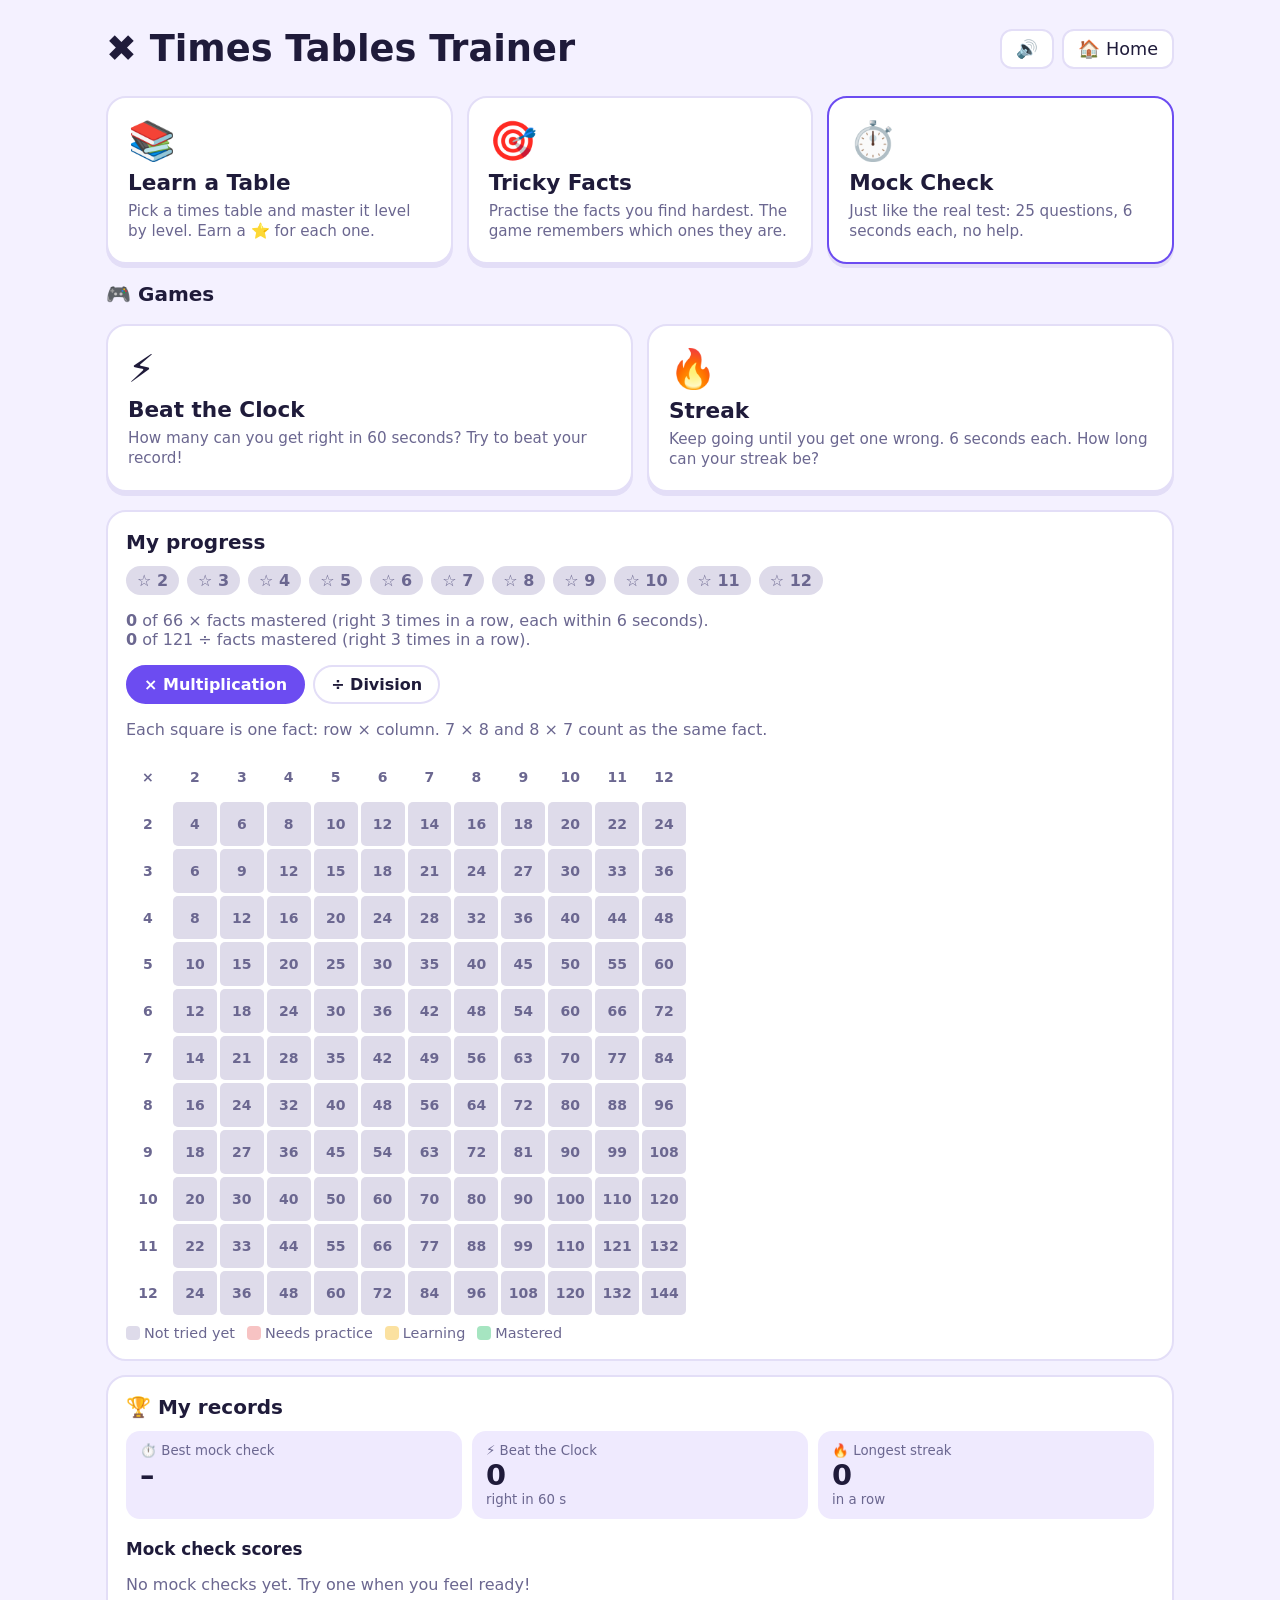
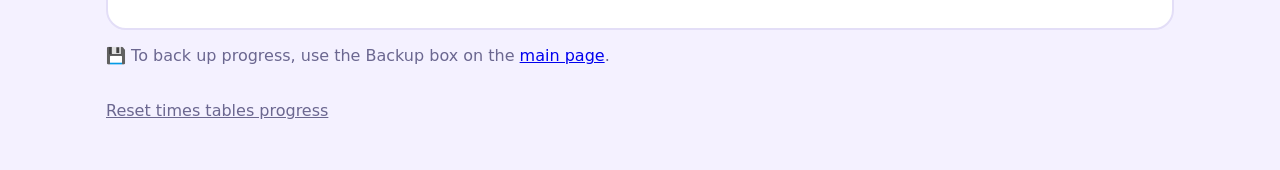
==== commit 24a60cd8: "Add a division grid to the Times Tables progress panel - × / ÷ buttons switch between the existing m" ====
--- a/times-tables/index.html
+++ b/times-tables/index.html
@@ -20,6 +20,8 @@
 .cell.struggling{background:#f7c3c3;color:#7a1d1d}
 .cell.learning{background:#fbe1a0;color:#6a4a00}
 .cell.mastered{background:#a6e5c1;color:#0d5a33}
+.gridtabs{display:flex;gap:8px;margin-top:6px}
+.gridtabs .tab{padding:8px 16px}
 .legend{display:flex;flex-wrap:wrap;gap:12px;margin-top:10px;font-size:.9rem;color:var(--muted)}
 .legend i{display:inline-block;width:14px;height:14px;border-radius:4px;vertical-align:-2px;margin-right:4px}
 .bars{display:flex;align-items:flex-end;gap:8px;height:120px;margin-top:8px}
@@ -104,6 +106,8 @@
   <div class="panel">
     <h2>My progress</h2>
     <div id="summary"></div>
+    <div class="gridtabs"><button class="tab on" data-grid="x">× Multiplication</button><button class="tab" data-grid="d">÷ Division</button></div>
+    <p id="gridNote" class="muted"></p>
     <div id="grid"></div>
     <div class="legend">
       <span><i style="background:var(--grey)"></i>Not tried yet</span>
@@ -192,6 +196,14 @@
   if (f.last === 0) return "struggling";
   return "learning";
 }
+function divStatus(p, d){                 // a division fact from Multiplication & Division (or the daily mix)
+  const f = (data.dfacts || {})[p + "/" + d];
+  if (!f || !f.seen) return "new";
+  if (f.streak >= 3) return "mastered";
+  if (f.last === 0) return "struggling";
+  return "learning";
+}
+let gridKind = "x";                       // which grid is showing: × or ÷
 function tableInfo(t){ return data.tables[t] || (data.tables[t] = { level:1, star:false }); }
 
 /* ---------- helpers ---------- */
@@ -200,7 +212,7 @@
 const orient = (a,b) => Math.random() < .5 ? tq(a,b) : tq(b,a);
 function allPairs(){ const p = []; for (let a = 2; a <= 12; a++) for (let b = a; b <= 12; b++) p.push([a,b]); return p; }
 // every answer is saved to the facts grid
-const onAnswer = (q, ok, ms) => { record(q.a, q.b, ok, ms); save(); };
+const onAnswer = (q, ok, ms) => { record(q.a, q.b, ok, ms); save(); Y4.prog.logDay(ok, ms); };
 const FACTS = "Facts to practise";
 
 /* ---------- home ---------- */
@@ -210,13 +222,31 @@
   for (let t = 2; t <= 12; t++){ const s = tableInfo(t).star; stars += `<span class="starchip ${s ? "on" : ""}">${s ? "⭐" : "☆"} ${t}</span>`; }
   const pairs = allPairs();
   const mastered = pairs.filter(([a,b]) => status(a,b) === "mastered").length;
+  let dMastered = 0;
+  for (let d = 2; d <= 12; d++) for (let q = 2; q <= 12; q++) if (divStatus(d * q, d) === "mastered") dMastered++;
   $("#summary").innerHTML = `<div class="stars">${stars}</div>
-    <p class="muted"><b>${mastered}</b> of ${pairs.length} facts mastered (right 3 times in a row, each within 6 seconds).</p>`;
-  let g = `<div class="cell head">×</div>`;
-  for (let c = 2; c <= 12; c++) g += `<div class="cell head">${c}</div>`;
-  for (let r = 2; r <= 12; r++){
-    g += `<div class="cell head">${r}</div>`;
-    for (let c = 2; c <= 12; c++) g += `<div class="cell ${status(r,c)}">${r*c}</div>`;
+    <p class="muted"><b>${mastered}</b> of ${pairs.length} × facts mastered (right 3 times in a row, each within 6 seconds).<br>
+    <b>${dMastered}</b> of 121 ÷ facts mastered (right 3 times in a row).</p>`;
+  document.querySelectorAll("[data-grid]").forEach(b => b.classList.toggle("on", b.dataset.grid === gridKind));
+  let g;
+  if (gridKind === "x"){
+    $("#gridNote").textContent = "Each square is one fact: row × column. 7 × 8 and 8 × 7 count as the same fact.";
+    g = `<div class="cell head">×</div>`;
+    for (let c = 2; c <= 12; c++) g += `<div class="cell head">${c}</div>`;
+    for (let r = 2; r <= 12; r++){
+      g += `<div class="cell head">${r}</div>`;
+      for (let c = 2; c <= 12; c++) g += `<div class="cell ${status(r,c)}">${r*c}</div>`;
+    }
+  } else {
+    // row = the number you divide by, column = the answer; the square shows the number being divided
+    $("#gridNote").innerHTML = `Each square is one fact: <b>square ÷ row = column</b>. For example, the 56 in row 7 means 56 ÷ 7 = 8.
+      Practise these in <a href="../multiply-divide/#md-div">Multiplication &amp; Division → Division facts</a>.`;
+    g = `<div class="cell head">÷</div>`;
+    for (let c = 2; c <= 12; c++) g += `<div class="cell head">${c}</div>`;
+    for (let d = 2; d <= 12; d++){
+      g += `<div class="cell head">${d}</div>`;
+      for (let q = 2; q <= 12; q++) g += `<div class="cell ${divStatus(d * q, d)}" title="${d * q} ÷ ${d} = ${q}">${d * q}</div>`;
+    }
   }
   $("#grid").innerHTML = g;
   $("#records").innerHTML =
@@ -437,6 +467,7 @@
 $("#levelList").addEventListener("click", e => { const b = e.target.closest("[data-l]"); if (b && !b.disabled) startLearn(curTable, +b.dataset.l); });
 $("#backTables").addEventListener("click", renderTables);
 $("#soundBtn").addEventListener("click", () => { Y4.prog.sound = !Y4.prog.sound; renderHome(); });
+document.querySelectorAll("[data-grid]").forEach(b => b.addEventListener("click", () => { gridKind = b.dataset.grid; renderHome(); }));
 $("#resetBtn").addEventListener("click", () => {
   if (confirm("Reset ALL times tables progress (stars, scores, facts)? This cannot be undone.")){ data = blank(); save(); renderHome(); }
 });
--- a/shared/style.css
+++ b/shared/style.css
@@ -119,7 +119,12 @@
   background:var(--card);border:2px solid var(--line);border-radius:16px;padding:.2em .5em}
 .colsum div{display:flex;justify-content:flex-end}
 .colsum span{display:inline-block;width:.75em;text-align:center}
-.colsum div:last-child{border-bottom:.08em solid currentColor;padding-bottom:.05em}
+.colsum .u{border-bottom:.08em solid currentColor;padding-bottom:.05em;margin-bottom:.08em}
+.colsum span.op{margin-right:.2em}
+.colsum .colans span:first-child{margin-right:.2em}
+.colsum .colans span{color:var(--accent);min-height:1.15em}
+.colsum .colans span.cur{background:var(--key);border-radius:8px;box-shadow:inset 0 -.1em 0 var(--accent)}
+.colsum .colans.wrong span{color:var(--bad)}
 
 /* results */
 .res{text-align:center;max-width:720px;margin:0 auto}
@@ -136,3 +141,146 @@
 .confetti{position:fixed;inset:0;pointer-events:none;overflow:hidden;z-index:10}
 .confetti span{position:absolute;top:-50px;animation:fall 2.6s ease-in forwards}
 @keyframes fall{to{transform:translateY(110vh) rotate(540deg)}}
+
+/* number lines and place value charts */
+.nl{width:100%;max-width:640px;margin:0 auto}
+.nl svg{width:100%;height:auto;display:block}
+.nl-axis{stroke:var(--ink);stroke-width:2.5}
+.nl-num{fill:var(--ink);font-size:14px;font-weight:600;text-anchor:middle}
+.nl-num.zero{font-weight:900}
+.nl-lab{fill:var(--ink);font-size:18px;font-weight:800;text-anchor:middle}
+.nl-pt{fill:var(--grey);stroke:var(--ink);stroke-width:2}
+.nl-pt.start{fill:var(--accent)}
+.nl-pt.end{fill:var(--share)}
+.pv{border-collapse:separate;border-spacing:4px;margin:0 auto;font-size:clamp(1.4rem,4vw,2rem);font-weight:800;color:var(--ink)}
+.pv th{font-size:.6em;color:var(--muted);padding:0 .4em}
+.pv td{background:var(--card);border:2px solid var(--line);border-radius:10px;min-width:1.8em;height:1.6em;text-align:center}
+.pv td.on{background:#ffe9a8;border-color:#f2c94c;color:#6a4a00}
+.feedback .nl,.feedback .pv{margin-top:8px}
+
+/* fractions and decimals */
+.fbar{width:100%;max-width:440px;margin:0 auto}
+.fbar svg{width:100%;height:auto;display:block}
+.fb-lab{fill:var(--ink);font-size:22px;font-weight:800;text-anchor:end}
+.hsq{width:clamp(150px,30vw,210px)}
+.hsq svg{width:100%;height:auto;display:block}
+.hsq .pie{stroke-width:1}
+.pv.dec td{min-width:1.4em}
+.pv.dec td.dot{background:none;border:none;min-width:.4em}
+.pv.dec th.rl{font-size:.55em;text-align:left;padding-left:.6em;white-space:nowrap}
+.choice .frac{font-size:.95em}
+
+/* measurement pictures */
+.clock{width:clamp(160px,32vw,230px);margin:0 auto}
+.clock svg{width:100%;height:auto;display:block}
+.ck-face{fill:var(--card);stroke:var(--ink);stroke-width:4}
+.ck-tick{stroke:var(--muted);stroke-width:1.5}
+.ck-tick.big{stroke:var(--ink);stroke-width:3}
+.ck-num{fill:var(--ink);font-size:19px;font-weight:700;text-anchor:middle}
+.ck-hour{stroke:var(--ink);stroke-width:8;stroke-linecap:round}
+.ck-min{stroke:var(--accent);stroke-width:5;stroke-linecap:round}
+.ck-pin{fill:var(--ink)}
+.gshape{width:100%;margin:0 auto}
+.gshape svg{width:100%;height:auto;display:block}
+.gs-off{fill:var(--card);stroke:var(--line);stroke-width:1}
+.gs-on{fill:var(--cake);stroke:var(--cake-edge);stroke-width:1}
+.gs-edge{stroke:var(--ink);stroke-width:3;stroke-linecap:round}
+.lshape{width:100%;max-width:420px;margin:0 auto}
+.lshape svg{width:100%;height:auto;display:block}
+.ls-shape{fill:var(--cake);stroke:var(--ink);stroke-width:3}
+.ls-lab{fill:var(--ink);font-size:20px;font-weight:800;text-anchor:middle}
+.coins{display:flex;flex-wrap:wrap;gap:8px;justify-content:center;max-width:460px;margin:0 auto}
+.coin{display:inline-flex;align-items:center;justify-content:center;width:62px;height:62px;border-radius:50%;font-weight:800;font-size:1.05rem;border:3px solid}
+.coin.copper{background:#e2a170;border-color:#9a5a2c;color:#3d1e08}
+.coin.silver{background:#dfe3ea;border-color:#8b93a1;color:#22262d}
+.coin.gold{background:#f3d36b;border-color:#a98318;color:#3d2e00}
+.coin.note{border-radius:8px;width:92px;background:#a7d8b9;border-color:#3f8a5c;color:#123d22}
+.pv.menu th{text-align:left;font-size:.6em;color:var(--ink);padding-right:.8em}
+.pv.menu td{padding:0 .4em;font-size:.8em}
+
+/* shapes, angles, symmetry and coordinates */
+.poly{width:100%;max-width:300px;margin:0 auto}
+.poly svg,.ang svg,.cgrid svg{width:100%;height:auto;display:block}
+.pg-tick{stroke:var(--ink);stroke-width:2.5}
+.pg-right{fill:none;stroke:var(--ink);stroke-width:2.5}
+.sym-line{stroke:var(--share);stroke-width:4;stroke-dasharray:10 7}
+.ang{width:100%;max-width:270px;margin:0 auto}
+.an-arm{stroke:var(--ink);stroke-width:6;stroke-linecap:round}
+.an-arc{fill:none;stroke:var(--accent);stroke-width:4}
+.an-cap{text-align:center;font-size:1.6rem;font-weight:900;color:var(--accent)}
+.angles .ang{display:flex;flex-direction:column;justify-content:space-between}
+.angles{display:flex;gap:10px;justify-content:center;flex-wrap:wrap}
+.angles .ang{width:calc((100% - 20px) / 3);max-width:230px}
+.tapcell{cursor:pointer}
+.tapcell.on{fill:var(--accent)}
+.tapcell.missed{fill:var(--good);opacity:.7}
+.tapcell.wrongpick{fill:var(--bad)}
+.choice.check{background:var(--good);color:#fff;border-color:var(--good);box-shadow:0 4px 0 #157a49}
+.cgrid{width:100%;max-width:420px;margin:0 auto}
+.cg-line{stroke:var(--line);stroke-width:1.5}
+.cg-axis{stroke:var(--ink);stroke-width:3}
+.cg-num{fill:var(--muted);font-size:16px;font-weight:700;text-anchor:middle}
+.cg-shape{stroke:var(--accent);stroke-width:3}
+.cg-pt{fill:var(--accent);stroke:var(--card);stroke-width:2}
+.cg-pt.end{fill:var(--share)}
+.cg-lab{fill:var(--ink);font-size:22px;font-weight:900}
+.cg-tap{fill:transparent;cursor:pointer}
+.cg-tap.picked,.cg-tap.wrongpick{fill:var(--bad);opacity:.85}
+.cg-tap.right{fill:var(--good);opacity:.9}
+.cg-tap.picked.right{fill:var(--good)}
+
+/* charts, pictograms, tallies and tables */
+.chart{width:100%;max-width:520px;margin:0 auto}
+.chart svg{width:100%;height:auto;display:block}
+.ch-title{fill:var(--ink);color:var(--ink);font-size:17px;font-weight:800;text-anchor:middle;text-align:center;margin-bottom:6px}
+.ch-grid{stroke:var(--line);stroke-width:1.5}
+.ch-axis{stroke:var(--ink);stroke-width:3}
+.ch-num{fill:var(--muted);font-size:15px;font-weight:700}
+.ch-lab{fill:var(--ink);font-size:15px;font-weight:700;text-anchor:middle}
+.ch-ylab{fill:var(--muted);font-size:14px;font-weight:700;text-anchor:middle}
+.ch-bar{fill:var(--accent);opacity:.85}
+.ch-tap{cursor:pointer}
+.ch-bar.picked,.ch-bar.wrongpick{fill:var(--bad);opacity:1}
+.ch-bar.right{fill:var(--good);opacity:1}
+.ch-line{fill:none;stroke:var(--accent);stroke-width:4}
+.ch-pt{fill:var(--accent);stroke:var(--card);stroke-width:2}
+.picto{display:inline-block;background:var(--card);border:2px solid var(--line);border-radius:16px;padding:10px 14px;text-align:left}
+.picto table{border-collapse:collapse}
+.picto th{text-align:left;padding:4px 12px 4px 0;font-size:1.05rem;color:var(--ink)}
+.picto td{padding:4px 0;white-space:nowrap}
+.pi{display:inline-block;font-size:1.7rem;line-height:1.2;width:1.25em;text-align:center}
+.pi.half{width:.62em;overflow:hidden;text-align:left;vertical-align:bottom}
+.pi.half span{display:inline-block;width:1.25em;text-align:center}
+.pkey{margin-top:6px;font-weight:700;color:var(--muted);border-top:2px solid var(--line);padding-top:4px}
+.pkey .pi{font-size:1.3rem}
+.tally{height:34px;vertical-align:middle;margin-right:8px}
+.ta{stroke:var(--ink);stroke-width:2.6;stroke-linecap:round}
+.dtable{border-collapse:separate;border-spacing:0;margin:0 auto;background:var(--card);border:2px solid var(--line);border-radius:14px;overflow:hidden;font-size:1.1rem}
+.dtable th,.dtable td{padding:7px 14px;border-bottom:1px solid var(--line);text-align:center}
+.dtable tr:last-child th,.dtable tr:last-child td{border-bottom:none}
+.dtable tr:first-child th{background:var(--key);color:var(--ink)}
+.dtable th{text-align:left;color:var(--ink)}
+.dtable td{font-weight:700;font-variant-numeric:tabular-nums}
+
+/* number line taps, charts to draw on, rulers */
+.nl-tap{fill:transparent;cursor:pointer}
+.nl-tap.picked,.nl-tap.wrongpick{fill:var(--bad);opacity:.35}
+.nl-tap.right{fill:var(--good);opacity:.45}
+.nl-arrow{fill:var(--accent)}
+.nl-arrow.end{fill:var(--share)}
+.chart.make .seg{cursor:pointer}
+.seg-hit{fill:transparent}
+.seg-bar{fill:transparent}
+.seg-pt{display:none;fill:var(--accent)}
+.seg.on:not(.pt) .seg-bar{fill:var(--accent);opacity:.85}
+.seg.pt.top .seg-pt{display:block}
+.seg.want:not(.pt) .seg-bar{stroke:var(--good);stroke-width:3;stroke-dasharray:6 4;fill-opacity:.15}
+.seg.pt.wanttop .seg-pt{display:block;fill:none;stroke:var(--good);stroke-width:3}
+.ruler{width:100%;max-width:620px;margin:0 auto}
+.ruler svg{width:100%;height:auto;display:block}
+.ru-body{fill:#f6e7b4;stroke:#b8963a;stroke-width:2}
+.ru-tick{stroke:#3d2e00;stroke-width:1.4}
+.ru-num{fill:#3d2e00;font-size:15px;font-weight:700;text-anchor:middle}
+.ru-obj{fill:var(--accent)}
+.ru-tip{fill:#e2a170}
+.ru-guide{stroke:var(--muted);stroke-width:1.5;stroke-dasharray:4 3}
